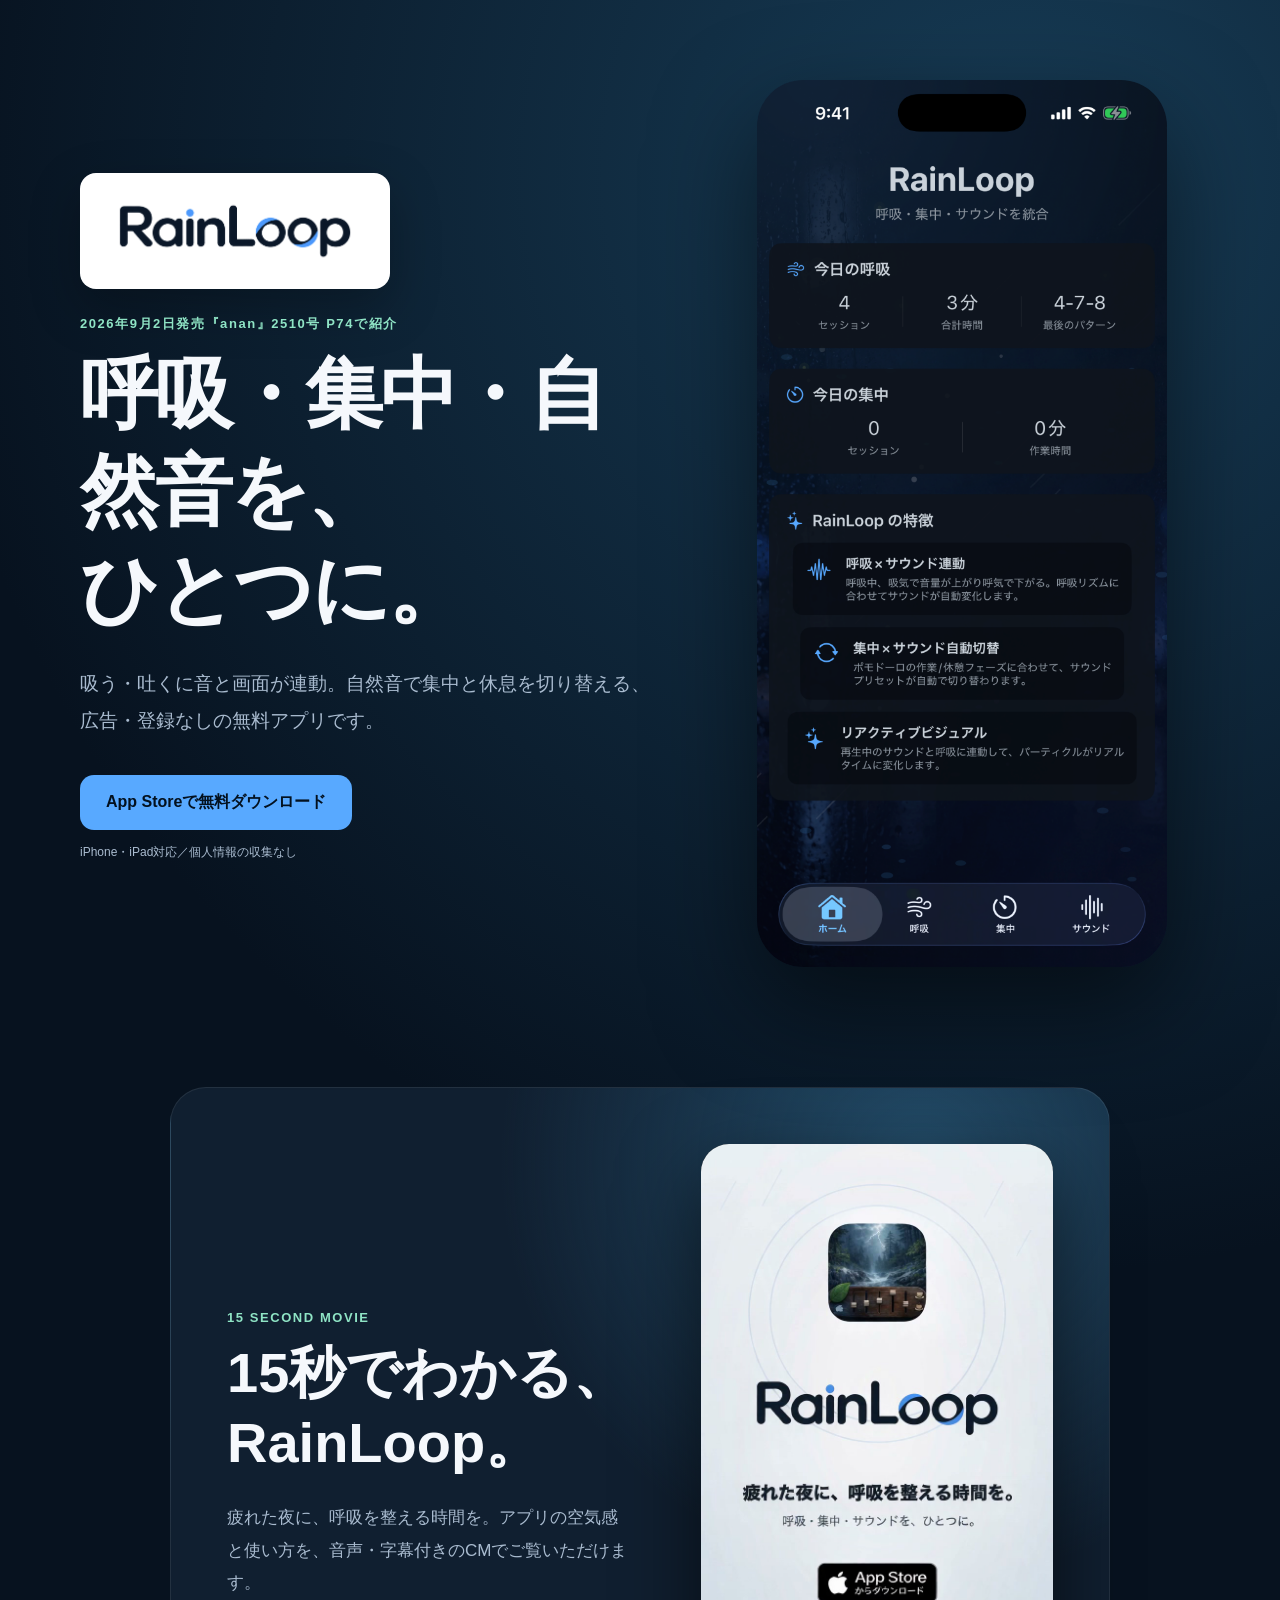
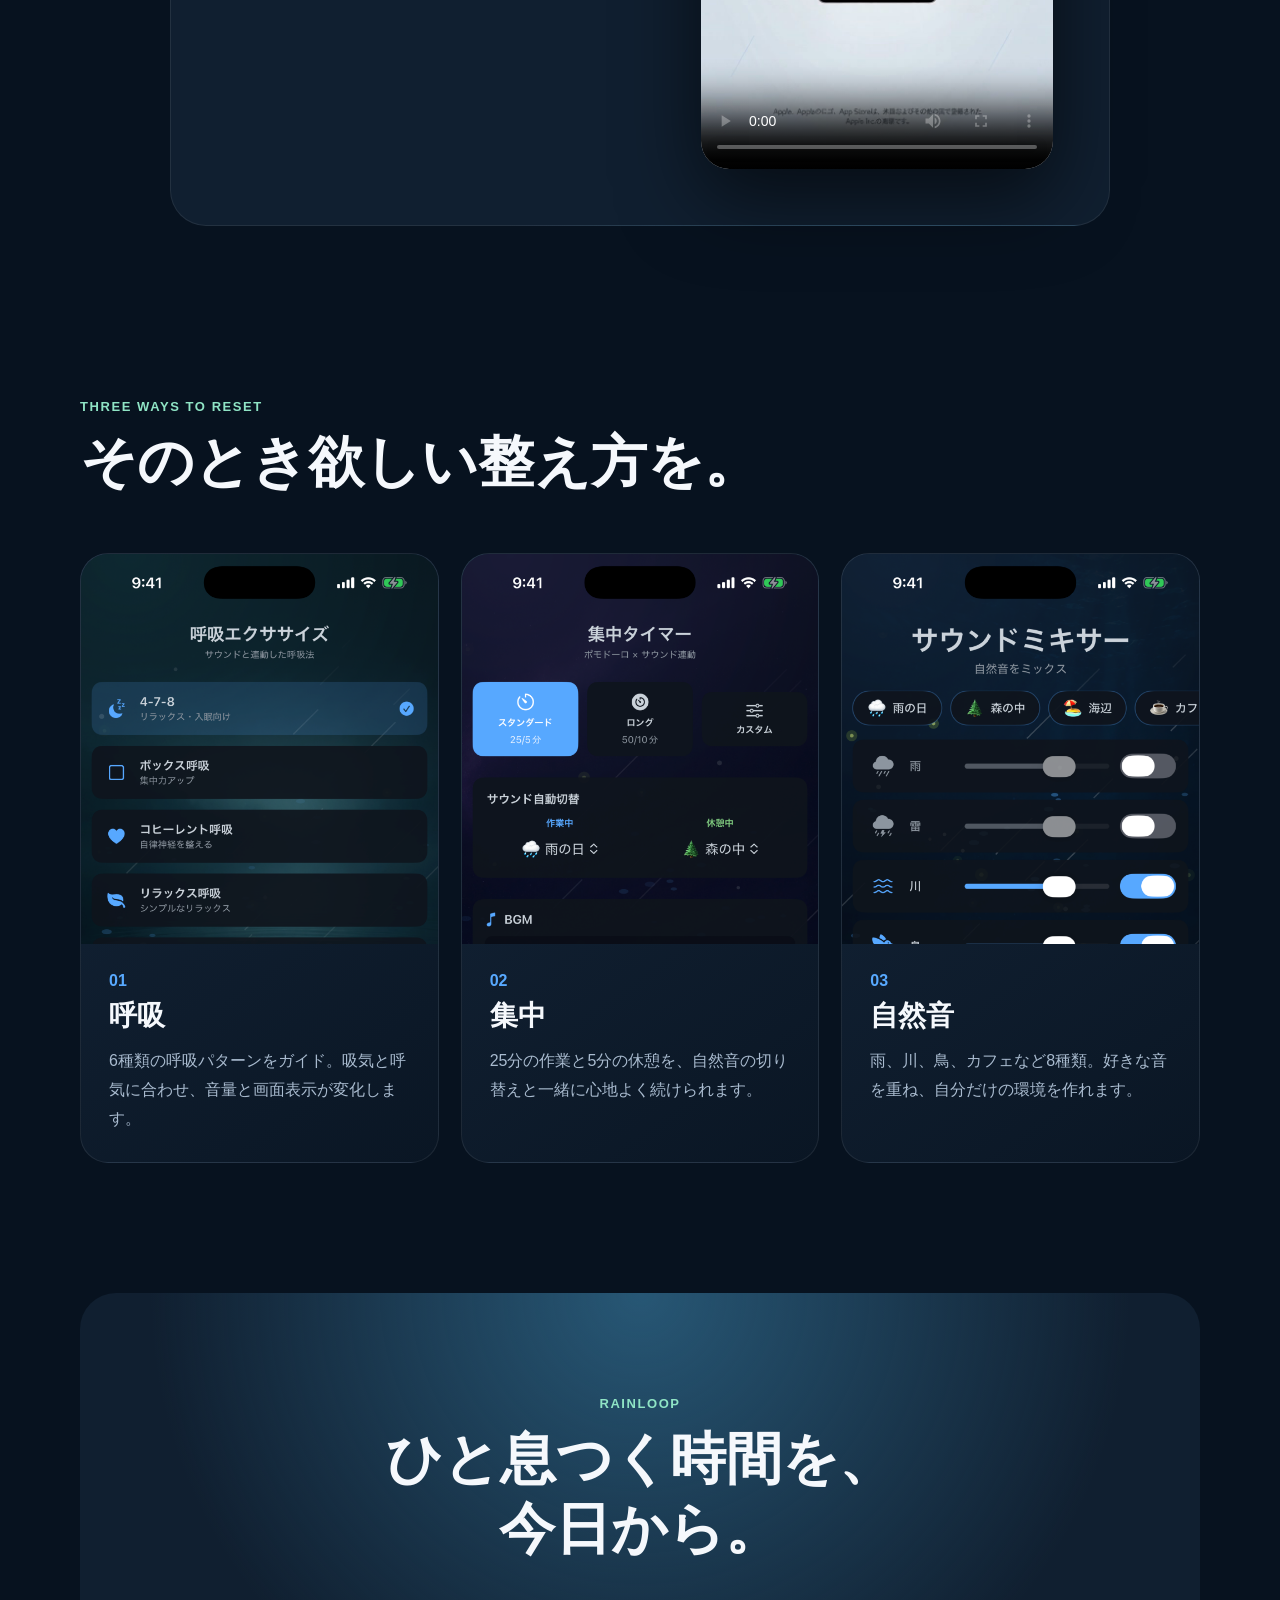
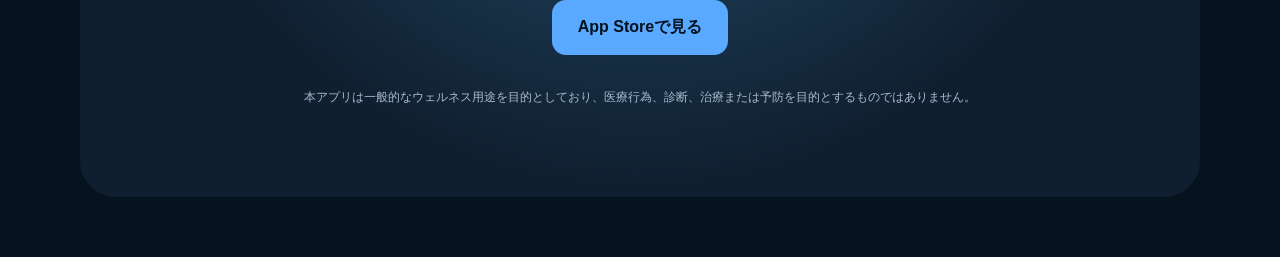
==== anan.html @ 0cecf28d "anan掲載LPに公式ロゴと動画を追加" ====
<!doctype html>
<html lang="ja">
<head>
  <meta charset="utf-8">
  <meta name="viewport" content="width=device-width, initial-scale=1">
  <title>RainLoop｜呼吸・集中・自然音をひとつに</title>
  <meta name="description" content="2026年9月2日発売の雑誌『anan』2510号・P74で紹介。呼吸ガイド、自然音と連動する集中タイマー、8種類のサウンドミキサーを備えた無料アプリRainLoop。">
  <meta property="og:title" content="RainLoop｜呼吸・集中・自然音をひとつに">
  <meta property="og:description" content="2026年9月2日発売の雑誌『anan』2510号・P74で紹介。広告・登録なしで始められる無料ウェルネスアプリ。">
  <meta property="og:type" content="website">
  <meta property="og:image" content="https://sano131.github.io/rainloop-privacy/assets/og_1200x630.png">
  <meta property="og:url" content="https://sano131.github.io/rainloop-privacy/anan.html">
  <link rel="stylesheet" href="anan.css">
</head>
<body>
  <main>
    <section class="hero">
      <div class="hero-copy">
        <div class="brand-plate">
          <img src="assets/rainloop-logo.png" alt="RainLoop">
        </div>
        <p class="eyebrow">2026年9月2日発売『anan』2510号 P74で紹介</p>
        <h1>呼吸・集中・自然音を、<br>ひとつに。</h1>
        <p class="lead">吸う・吐くに音と画面が連動。自然音で集中と休息を切り替える、広告・登録なしの無料アプリです。</p>
        <a class="cta" href="https://apps.apple.com/jp/app/rainloop/id6760632041">App Storeで無料ダウンロード</a>
        <p class="micro">iPhone・iPad対応／個人情報の収集なし</p>
      </div>
      <img class="hero-image" src="assets/home.png" alt="RainLoopのホーム画面">
    </section>

    <section class="movie" aria-labelledby="movie-title">
      <div class="movie-copy">
        <p class="eyebrow">15 SECOND MOVIE</p>
        <h2 id="movie-title"><span class="nowrap">15秒でわかる、</span><br>RainLoop。</h2>
        <p>疲れた夜に、呼吸を整える時間を。アプリの空気感と使い方を、音声・字幕付きのCMでご覧いただけます。</p>
      </div>
      <video controls playsinline preload="metadata" poster="assets/rainloop-cm-poster.jpg" aria-label="RainLoop 15秒CM">
        <source src="assets/rainloop-cm.mp4" type="video/mp4">
        お使いのブラウザは動画再生に対応していません。
      </video>
    </section>

    <section class="features" aria-labelledby="features-title">
      <p class="eyebrow">THREE WAYS TO RESET</p>
      <h2 id="features-title">そのとき欲しい整え方を。</h2>
      <div class="feature-grid">
        <article>
          <img src="assets/breathing.png" alt="RainLoopの呼吸エクササイズ画面">
          <div><span>01</span><h3>呼吸</h3><p>6種類の呼吸パターンをガイド。吸気と呼気に合わせ、音量と画面表示が変化します。</p></div>
        </article>
        <article>
          <img src="assets/focus.png" alt="RainLoopの集中タイマー画面">
          <div><span>02</span><h3>集中</h3><p>25分の作業と5分の休憩を、自然音の切り替えと一緒に心地よく続けられます。</p></div>
        </article>
        <article>
          <img src="assets/mixer.png" alt="RainLoopのサウンドミキサー画面">
          <div><span>03</span><h3>自然音</h3><p>雨、川、鳥、カフェなど8種類。好きな音を重ね、自分だけの環境を作れます。</p></div>
        </article>
      </div>
    </section>

    <section class="closing">
      <p class="eyebrow">RAINLOOP</p>
      <h2>ひと息つく時間を、<br>今日から。</h2>
      <a class="cta" href="https://apps.apple.com/jp/app/rainloop/id6760632041">App Storeで見る</a>
      <p class="disclaimer">本アプリは一般的なウェルネス用途を目的としており、医療行為、診断、治療または予防を目的とするものではありません。</p>
    </section>
  </main>
</body>
</html>
---- anan.css ----
:root {
  color-scheme: dark;
  --bg: #07121f;
  --panel: #101f30;
  --text: #f5f8fc;
  --muted: #a9bbcf;
  --accent: #58a9ff;
  --mint: #8fe4c5;
}
* { box-sizing: border-box; }
body { margin: 0; font-family: -apple-system, BlinkMacSystemFont, "Hiragino Sans", "Yu Gothic", sans-serif; background: radial-gradient(circle at 80% 5%, #173c56 0, transparent 32%), var(--bg); color: var(--text); }
main { overflow: hidden; }
.hero, .features, .closing { width: min(1120px, calc(100% - 40px)); margin: 0 auto; }
.hero { min-height: 760px; display: grid; grid-template-columns: 1.1fr .9fr; align-items: center; gap: 64px; padding: 80px 0; }
.brand-plate { width: min(310px, 78%); margin-bottom: 26px; padding: 13px 20px; border-radius: 16px; background: #fff; box-shadow: 0 18px 50px #0004; }
.brand-plate img { display: block; width: 100%; height: auto; }
.eyebrow { color: var(--mint); font-size: 13px; font-weight: 800; letter-spacing: .12em; }
h1, h2, h3 { margin: 0; line-height: 1.25; }
h1 { font-size: clamp(46px, 7vw, 78px); letter-spacing: -.04em; }
h2 { font-size: clamp(34px, 5vw, 56px); }
h3 { font-size: 28px; }
.nowrap { white-space: nowrap; }
.lead { max-width: 620px; margin: 28px 0 36px; color: var(--muted); font-size: 19px; line-height: 1.9; }
.cta { display: inline-block; padding: 17px 26px; border-radius: 14px; background: var(--accent); color: #03111f; font-weight: 800; text-decoration: none; }
.micro, .disclaimer { color: var(--muted); font-size: 12px; line-height: 1.7; }
.hero-image { width: min(100%, 410px); justify-self: center; border-radius: 46px; box-shadow: 0 40px 100px #0008; }
.movie { width: min(940px, calc(100% - 40px)); margin: 40px auto 60px; padding: 56px; display: grid; grid-template-columns: 1fr minmax(260px, 360px); align-items: center; gap: 72px; border: 1px solid #ffffff14; border-radius: 36px; background: radial-gradient(circle at 80% 10%, #244e6b, transparent 42%), var(--panel); }
.movie-copy p:last-child { max-width: 520px; margin-top: 24px; color: var(--muted); font-size: 17px; line-height: 1.9; }
.movie video { display: block; width: 100%; aspect-ratio: 9 / 16; border-radius: 28px; background: #000; box-shadow: 0 28px 80px #0009; }
.features { padding: 100px 0 130px; }
.features > h2 { margin: 10px 0 56px; }
.feature-grid { display: grid; grid-template-columns: repeat(3, 1fr); gap: 22px; }
article { overflow: hidden; border: 1px solid #ffffff14; border-radius: 28px; background: linear-gradient(145deg, #15263a, #0a1624); }
article img { display: block; width: 100%; height: 390px; object-fit: cover; object-position: top; }
article div { padding: 28px; }
article span { color: var(--accent); font-weight: 800; }
article h3 { margin: 8px 0 14px; }
article p { margin: 0; color: var(--muted); line-height: 1.8; }
.closing { margin-bottom: 60px; padding: 90px 34px; text-align: center; border-radius: 36px; background: radial-gradient(circle at 50% 0, #275775, transparent 65%), var(--panel); }
.closing h2 { margin: 10px 0 36px; }
.closing .disclaimer { max-width: 680px; margin: 32px auto 0; }
@media (max-width: 760px) {
  .hero { grid-template-columns: 1fr; padding-top: 64px; text-align: center; }
  .brand-plate { margin-left: auto; margin-right: auto; }
  .lead { margin-left: auto; margin-right: auto; }
  .hero-image { width: 72%; }
  .movie { grid-template-columns: 1fr; gap: 36px; padding: 42px 24px; text-align: center; }
  .movie-copy p:last-child { margin-left: auto; margin-right: auto; }
  .movie video { width: min(100%, 340px); margin: 0 auto; }
  .feature-grid { grid-template-columns: 1fr; }
  article { display: grid; grid-template-columns: 42% 58%; }
  article img { height: 340px; }
}
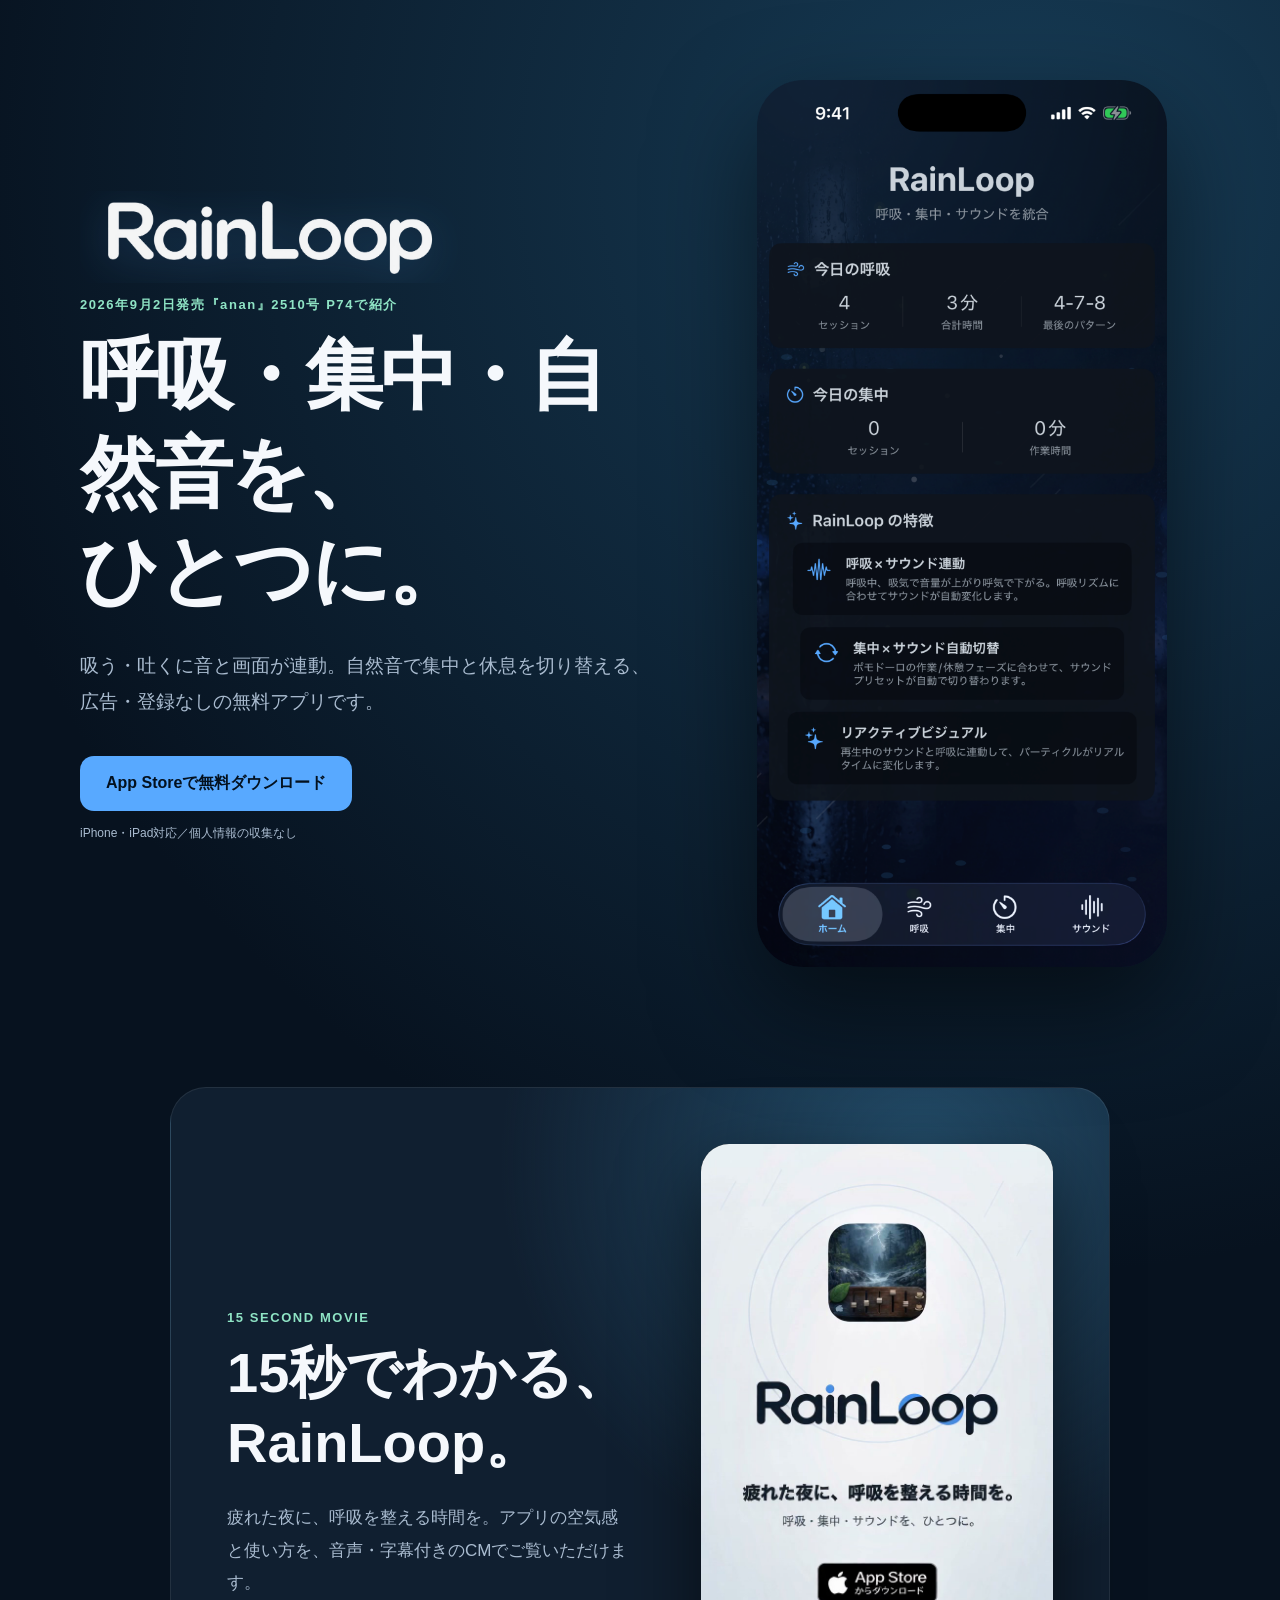
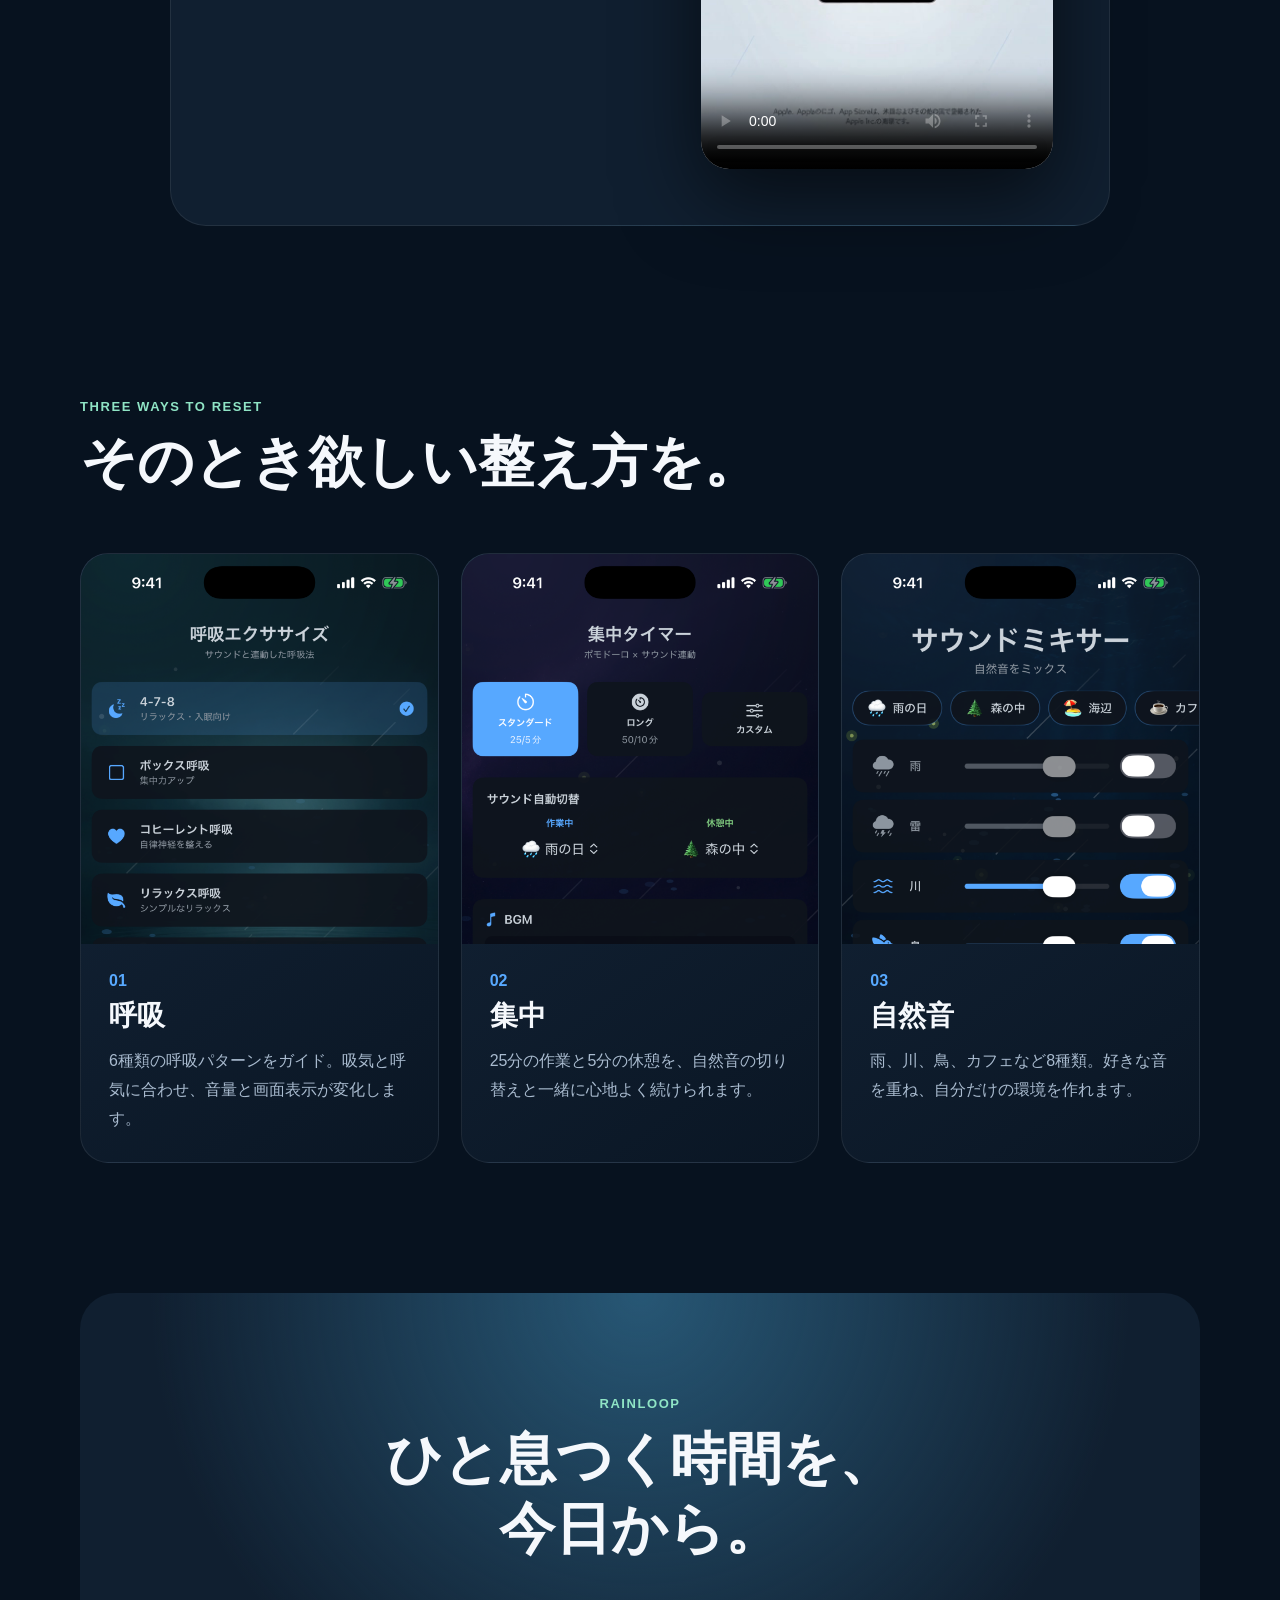
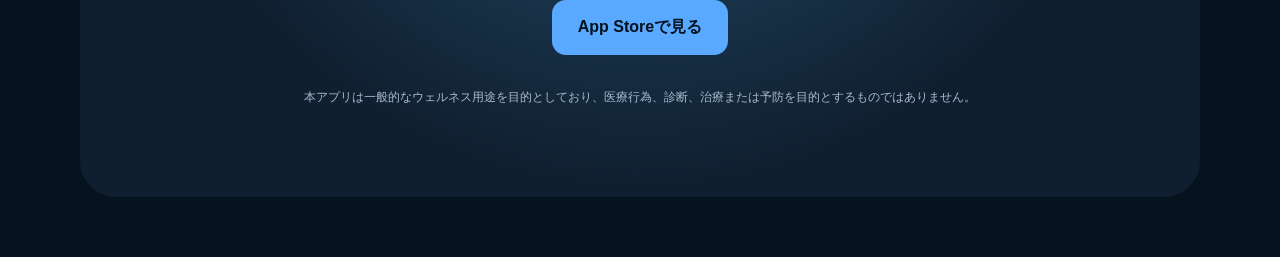
==== commit 37961c8e: "RainLoopアイコンをファビコンに設定" ====
--- a/anan.html
+++ b/anan.html
@@ -10,6 +10,10 @@
   <meta property="og:type" content="website">
   <meta property="og:image" content="https://sano131.github.io/rainloop-privacy/assets/og_1200x630.png">
   <meta property="og:url" content="https://sano131.github.io/rainloop-privacy/anan.html">
+  <meta name="theme-color" content="#07121f">
+  <link rel="icon" type="image/png" sizes="32x32" href="assets/favicon-32.png">
+  <link rel="apple-touch-icon" sizes="180x180" href="assets/apple-touch-icon.png">
+  <link rel="manifest" href="manifest.webmanifest">
   <link rel="stylesheet" href="anan.css">
 </head>
 <body>
--- a/anan.css
+++ b/anan.css
@@ -12,8 +12,8 @@
 main { overflow: hidden; }
 .hero, .features, .closing { width: min(1120px, calc(100% - 40px)); margin: 0 auto; }
 .hero { min-height: 760px; display: grid; grid-template-columns: 1.1fr .9fr; align-items: center; gap: 64px; padding: 80px 0; }
-.brand-plate { width: min(310px, 78%); margin-bottom: 26px; padding: 13px 20px; border-radius: 16px; background: #fff; box-shadow: 0 18px 50px #0004; }
-.brand-plate img { display: block; width: 100%; height: auto; }
+.brand-plate { width: min(380px, 86%); height: 92px; margin-bottom: 10px; overflow: hidden; }
+.brand-plate img { display: block; width: 100%; height: 100%; object-fit: cover; object-position: center; filter: brightness(0) invert(1) drop-shadow(0 8px 22px #58a9ff38); opacity: .96; }
 .eyebrow { color: var(--mint); font-size: 13px; font-weight: 800; letter-spacing: .12em; }
 h1, h2, h3 { margin: 0; line-height: 1.25; }
 h1 { font-size: clamp(46px, 7vw, 78px); letter-spacing: -.04em; }
@@ -41,7 +41,7 @@
 .closing .disclaimer { max-width: 680px; margin: 32px auto 0; }
 @media (max-width: 760px) {
   .hero { grid-template-columns: 1fr; padding-top: 64px; text-align: center; }
-  .brand-plate { margin-left: auto; margin-right: auto; }
+  .brand-plate { width: min(290px, 78%); height: 70px; margin-left: auto; margin-right: auto; }
   .lead { margin-left: auto; margin-right: auto; }
   .hero-image { width: 72%; }
   .movie { grid-template-columns: 1fr; gap: 36px; padding: 42px 24px; text-align: center; }
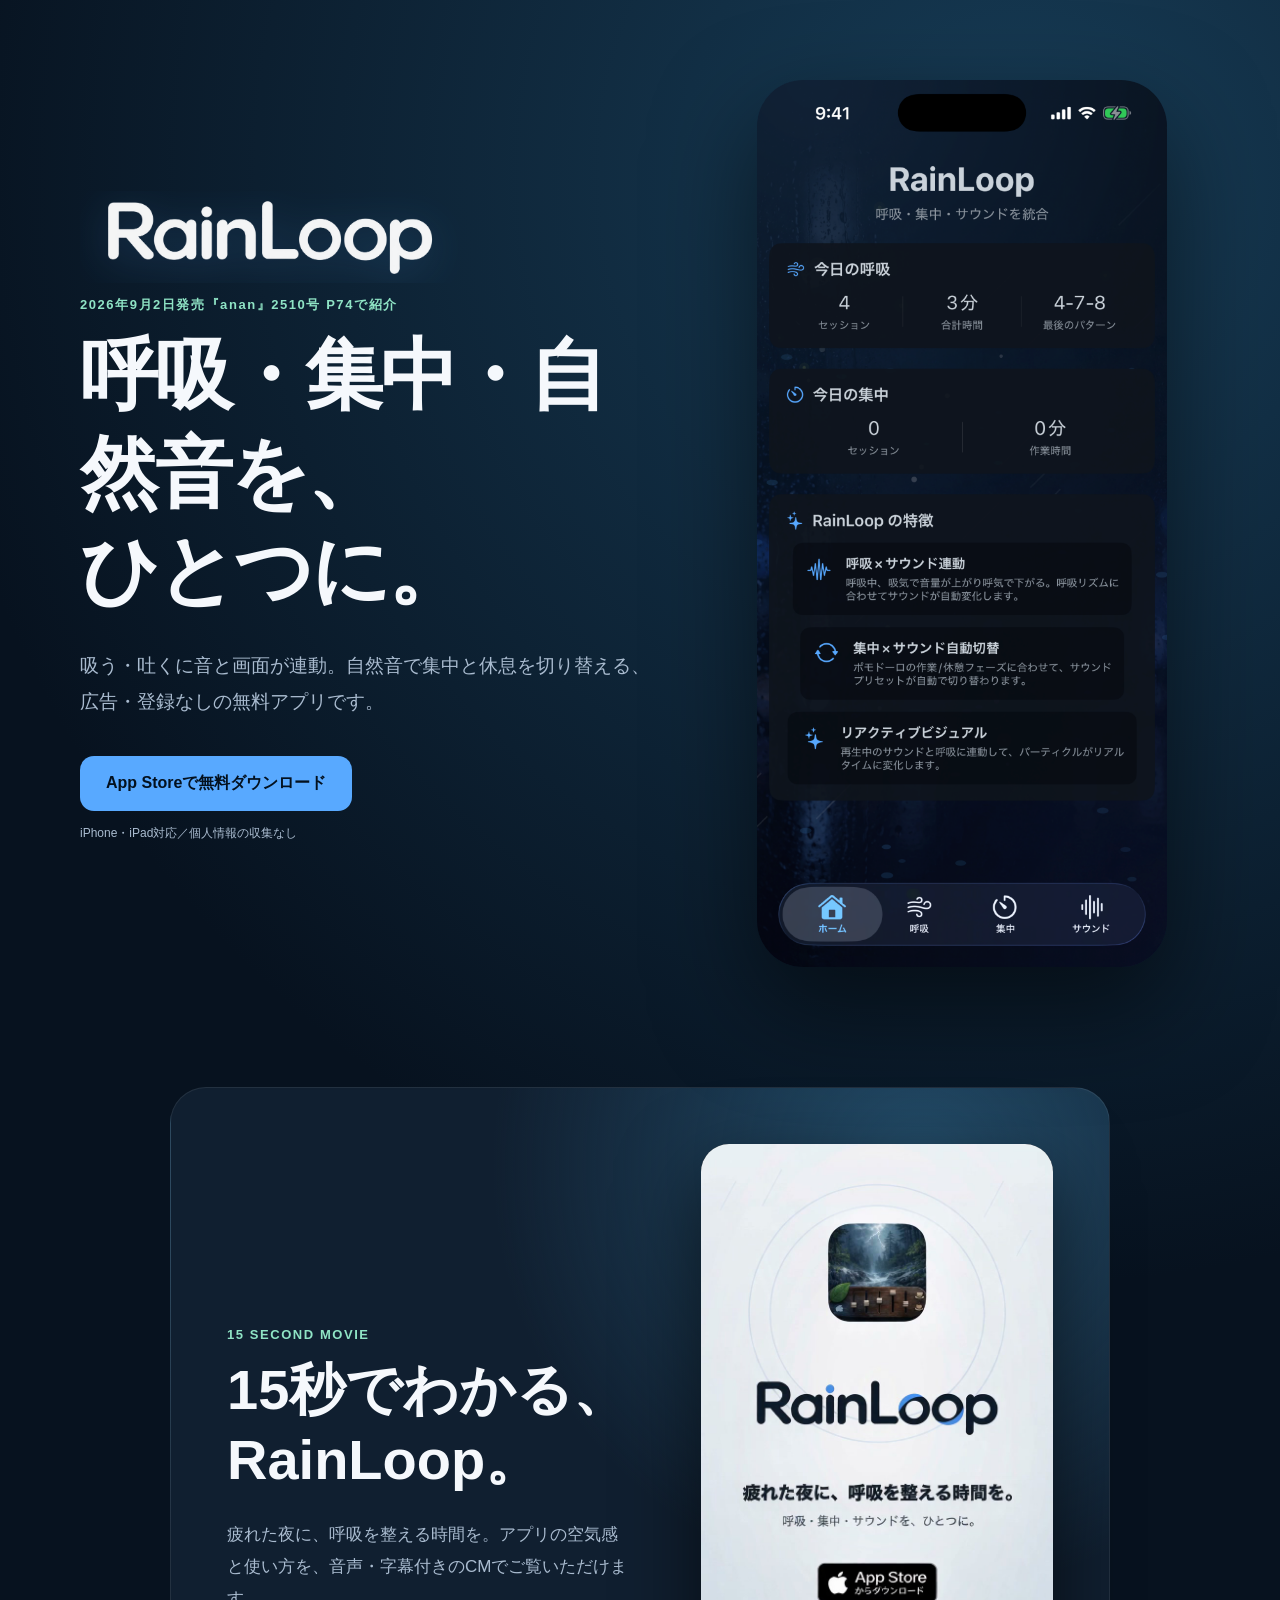
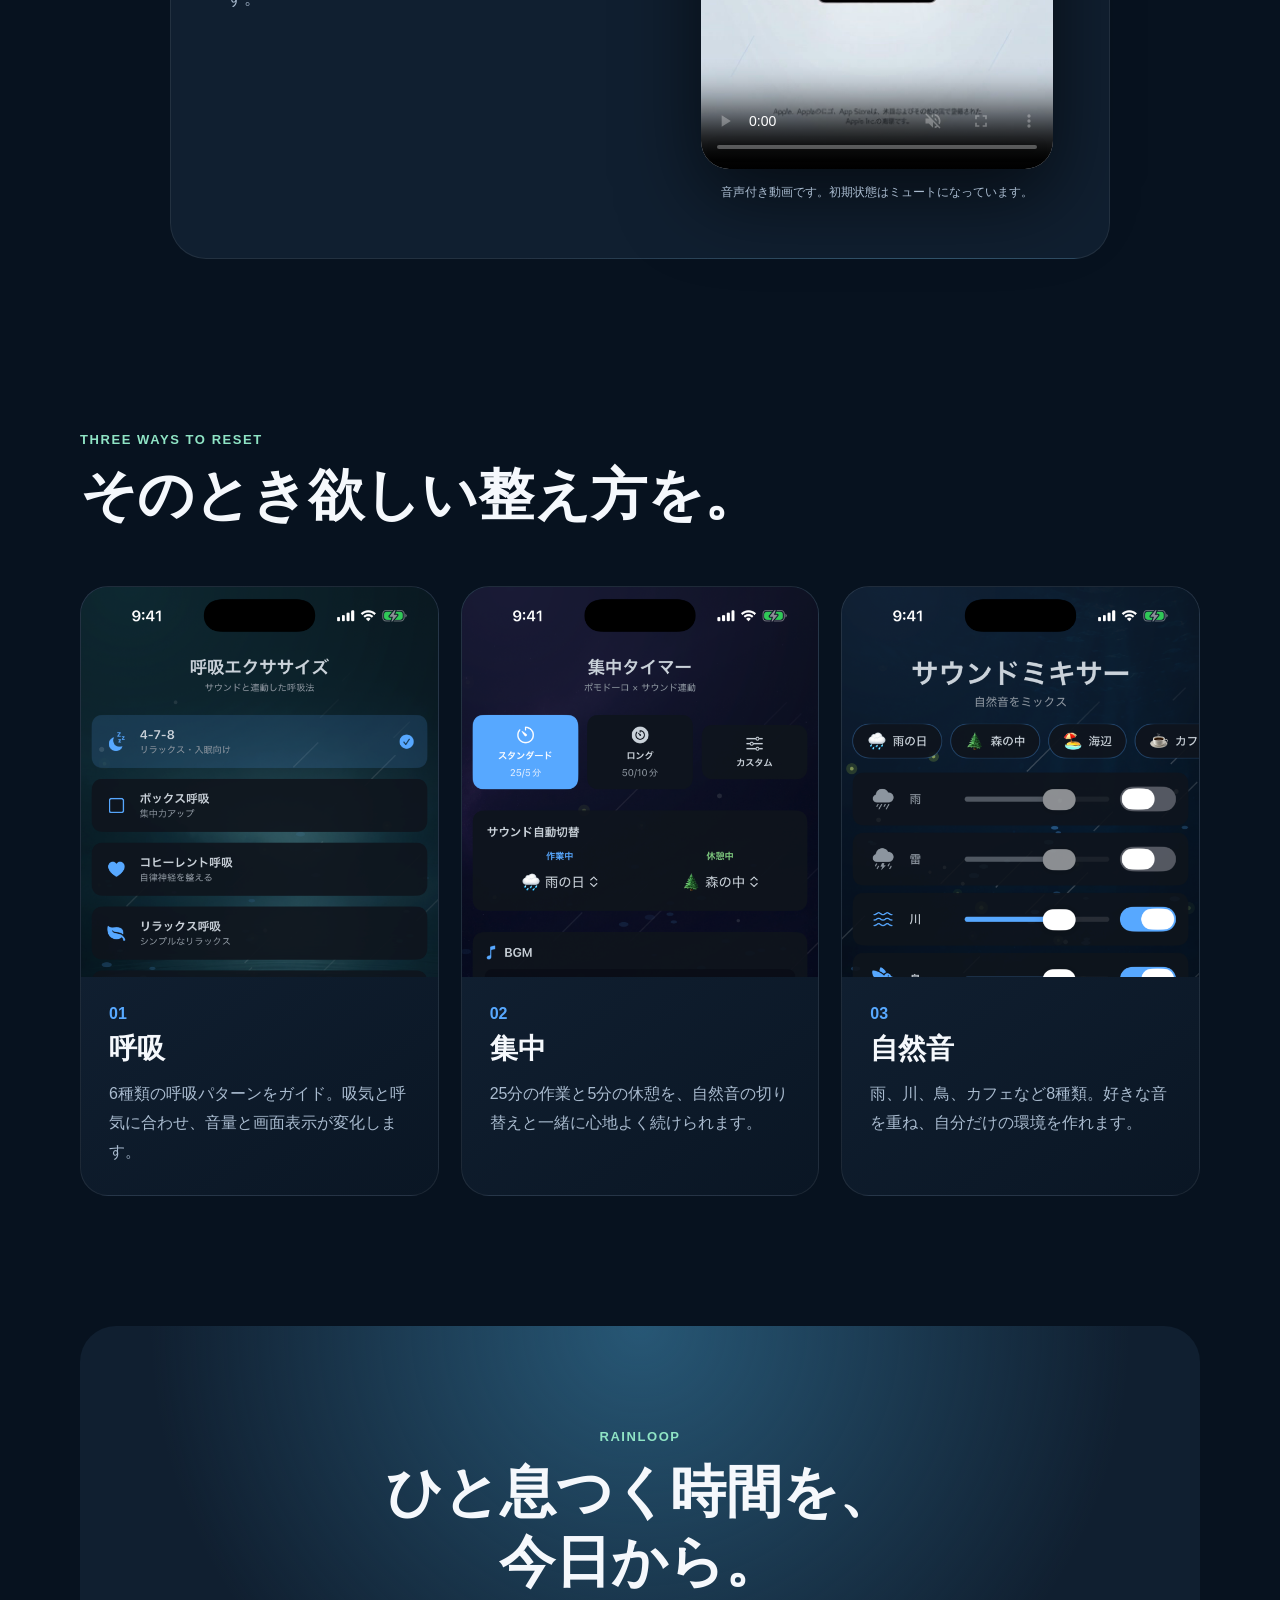
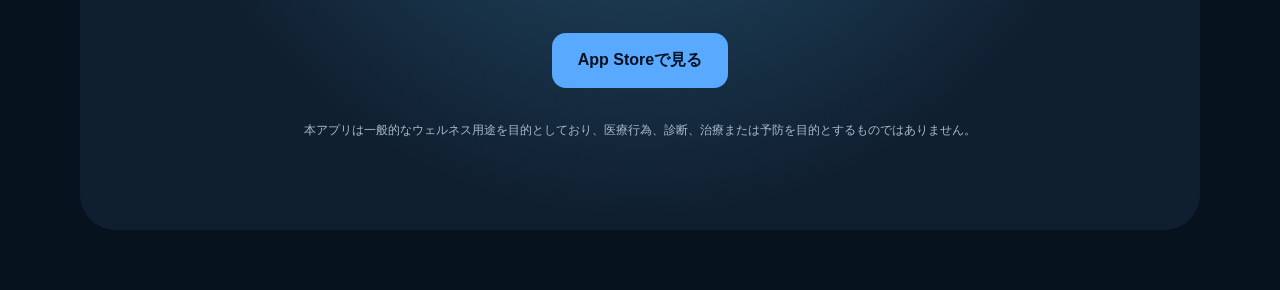
==== commit c2667e6b: "動画を初期ミュートにして音声案内を追加" ====
--- a/anan.html
+++ b/anan.html
@@ -38,10 +38,13 @@
         <h2 id="movie-title"><span class="nowrap">15秒でわかる、</span><br>RainLoop。</h2>
         <p>疲れた夜に、呼吸を整える時間を。アプリの空気感と使い方を、音声・字幕付きのCMでご覧いただけます。</p>
       </div>
-      <video controls playsinline preload="metadata" poster="assets/rainloop-cm-poster.jpg" aria-label="RainLoop 15秒CM">
-        <source src="assets/rainloop-cm.mp4" type="video/mp4">
-        お使いのブラウザは動画再生に対応していません。
-      </video>
+      <div class="movie-player">
+        <video controls muted playsinline preload="metadata" poster="assets/rainloop-cm-poster.jpg" aria-label="RainLoop 15秒CM（初期状態はミュート）">
+          <source src="assets/rainloop-cm.mp4" type="video/mp4">
+          お使いのブラウザは動画再生に対応していません。
+        </video>
+        <p class="sound-note">音声付き動画です。初期状態はミュートになっています。</p>
+      </div>
     </section>
 
     <section class="features" aria-labelledby="features-title">
--- a/anan.css
+++ b/anan.css
@@ -26,7 +26,9 @@
 .hero-image { width: min(100%, 410px); justify-self: center; border-radius: 46px; box-shadow: 0 40px 100px #0008; }
 .movie { width: min(940px, calc(100% - 40px)); margin: 40px auto 60px; padding: 56px; display: grid; grid-template-columns: 1fr minmax(260px, 360px); align-items: center; gap: 72px; border: 1px solid #ffffff14; border-radius: 36px; background: radial-gradient(circle at 80% 10%, #244e6b, transparent 42%), var(--panel); }
 .movie-copy p:last-child { max-width: 520px; margin-top: 24px; color: var(--muted); font-size: 17px; line-height: 1.9; }
+.movie-player { min-width: 0; }
 .movie video { display: block; width: 100%; aspect-ratio: 9 / 16; border-radius: 28px; background: #000; box-shadow: 0 28px 80px #0009; }
+.sound-note { margin: 14px 0 0; color: var(--muted); font-size: 12px; line-height: 1.6; text-align: center; }
 .features { padding: 100px 0 130px; }
 .features > h2 { margin: 10px 0 56px; }
 .feature-grid { display: grid; grid-template-columns: repeat(3, 1fr); gap: 22px; }
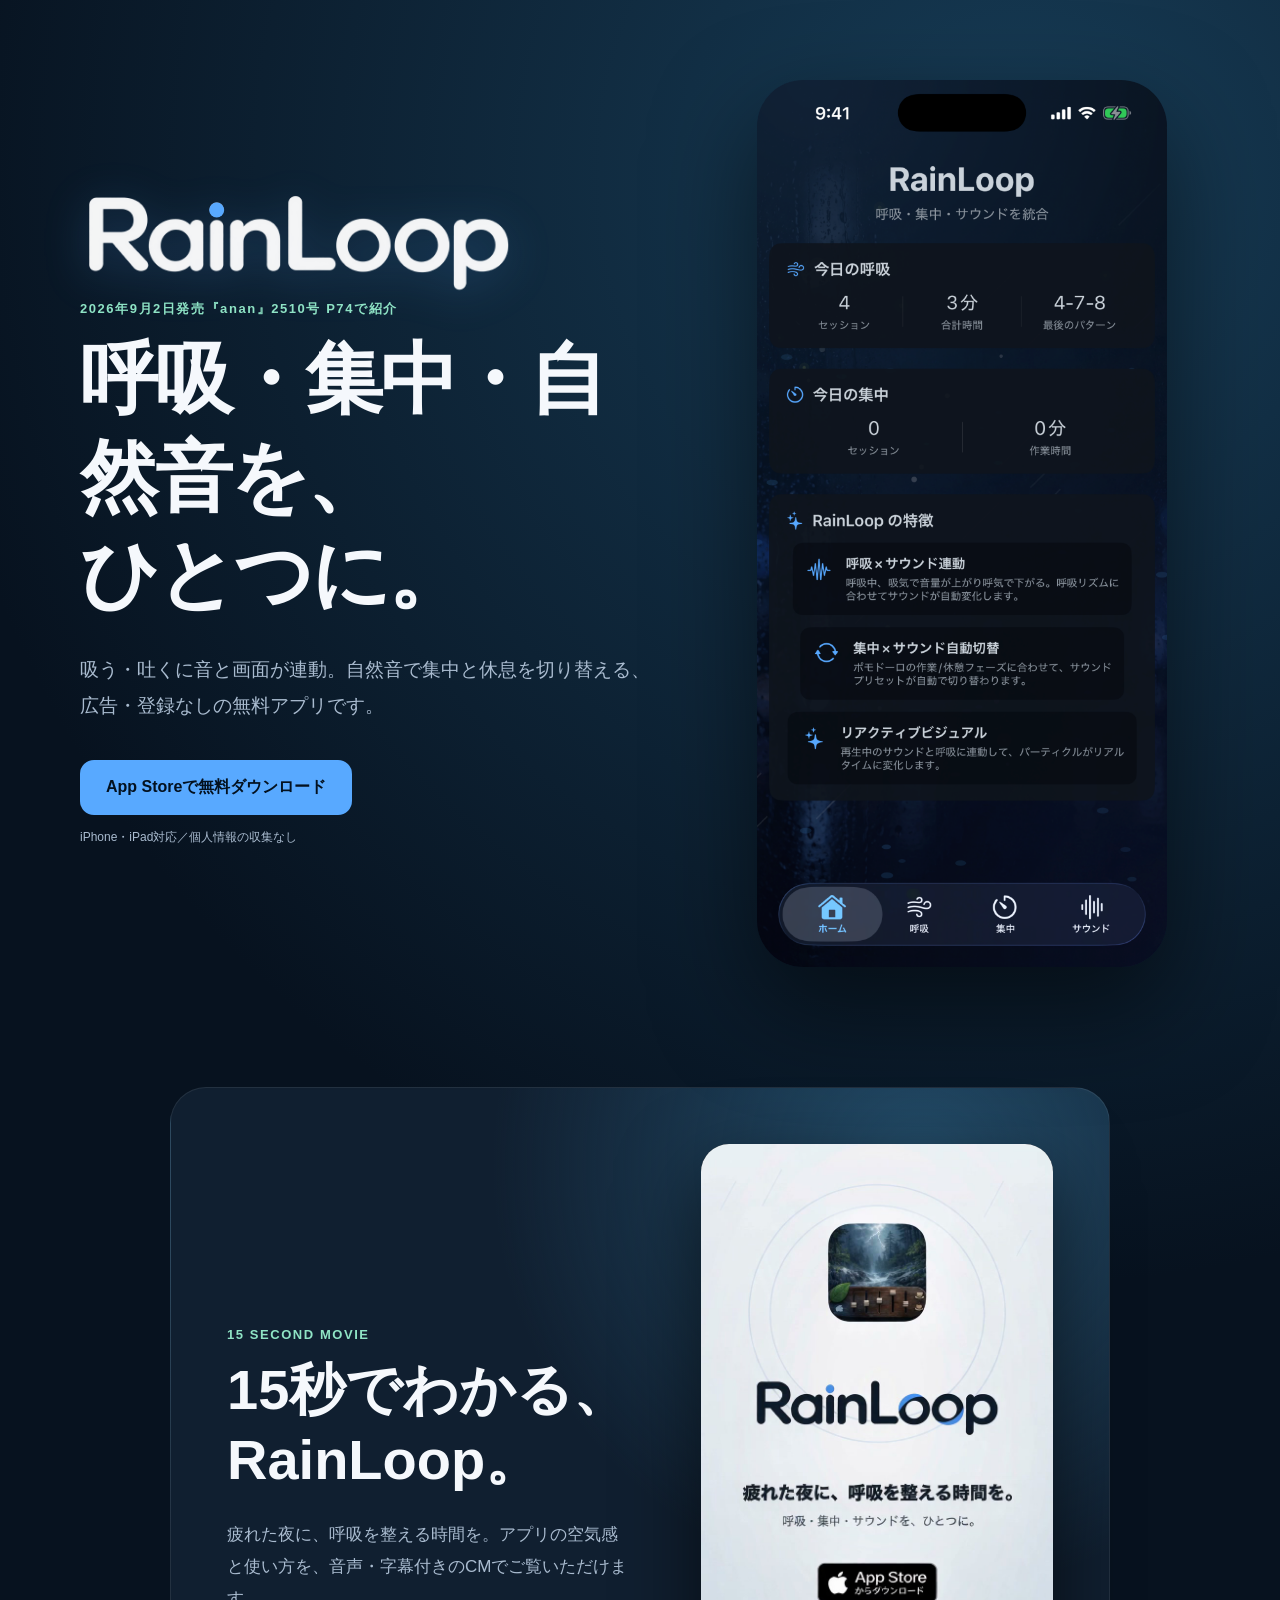
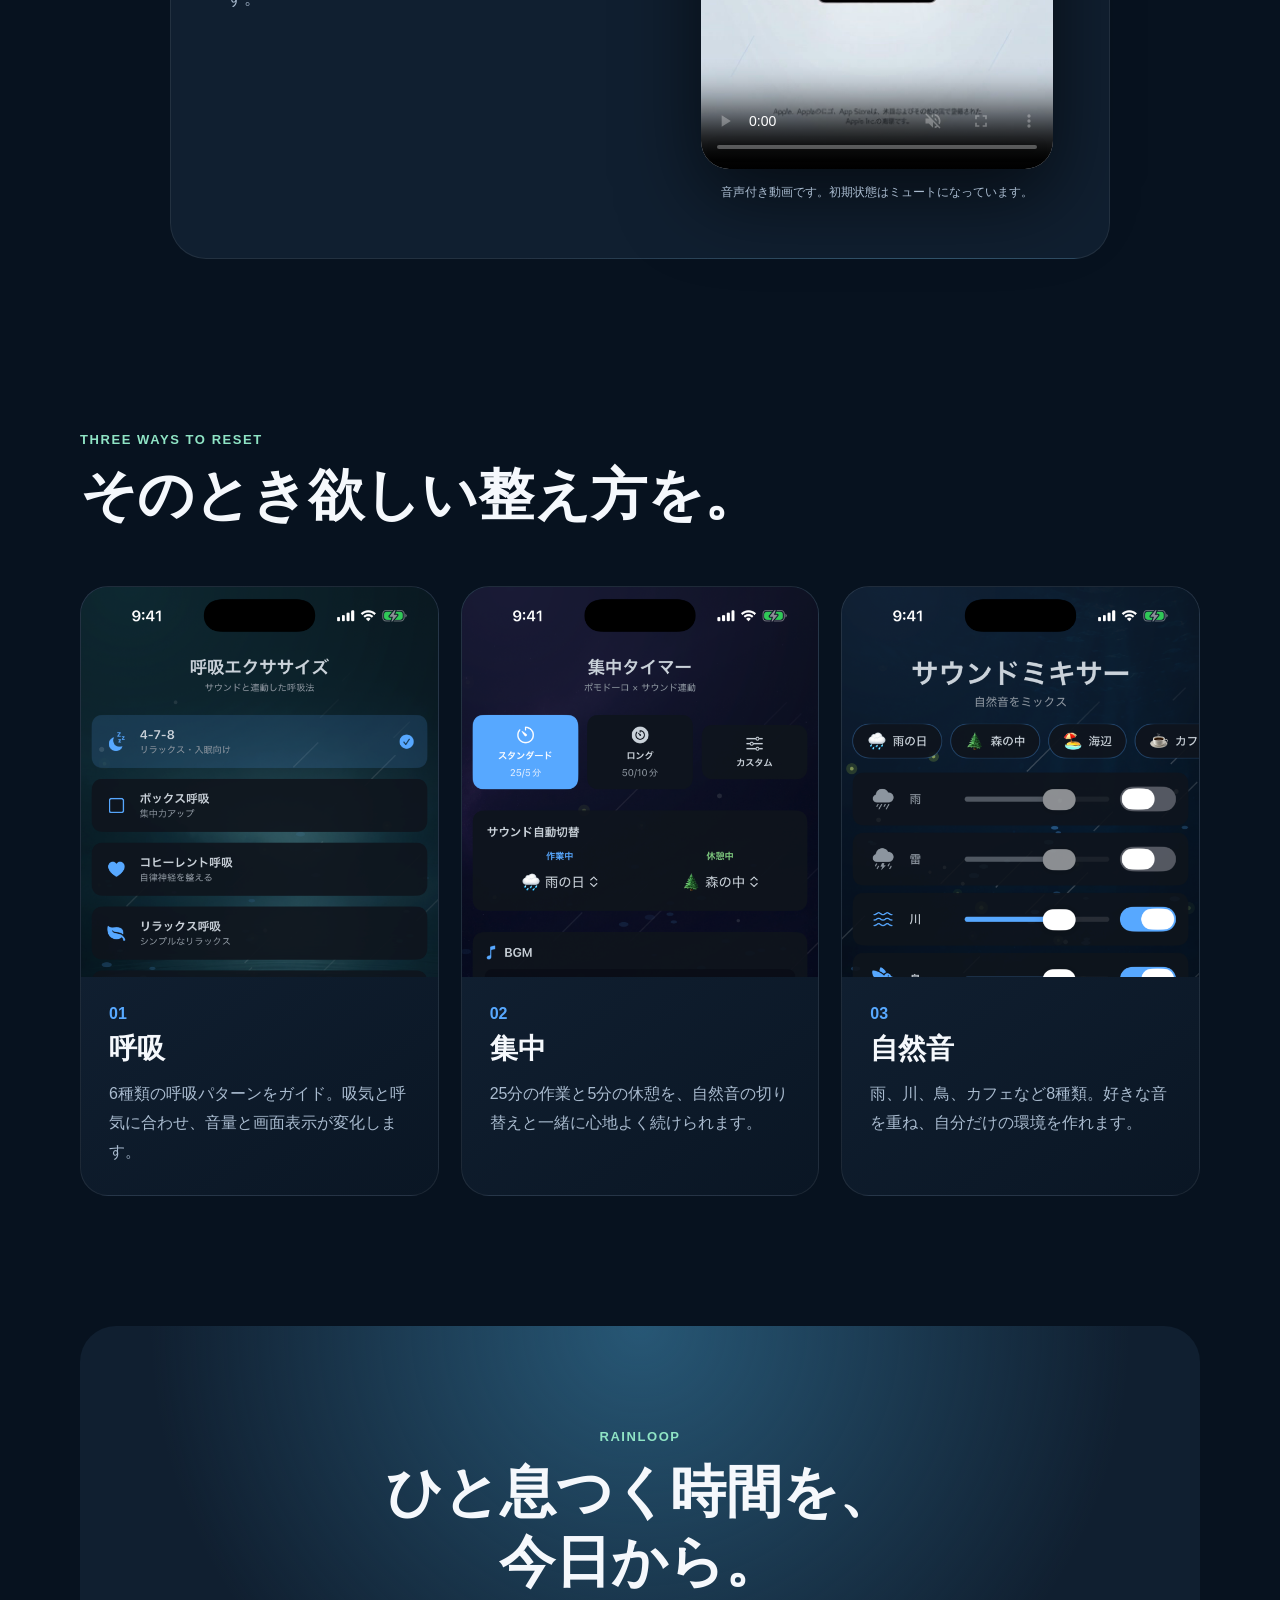
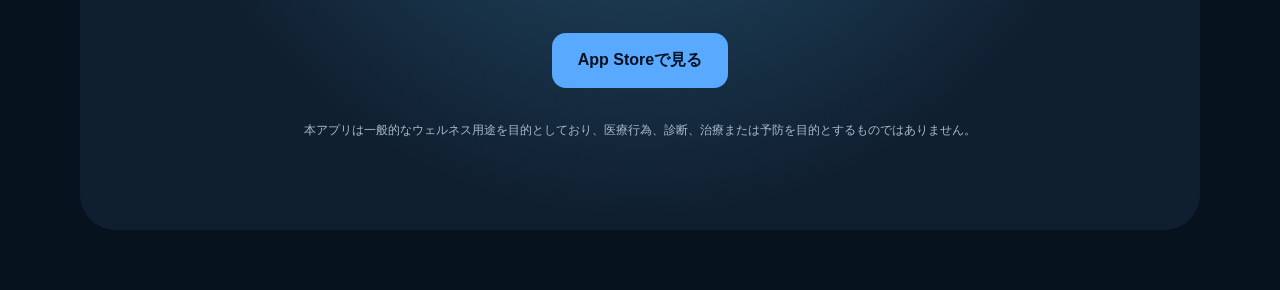
==== commit ddf199b4: "LPロゴの配置とアクセント色を調整" ====
--- a/anan.html
+++ b/anan.html
@@ -21,7 +21,11 @@
     <section class="hero">
       <div class="hero-copy">
         <div class="brand-plate">
-          <img src="assets/rainloop-logo.png" alt="RainLoop">
+          <svg class="brand-logo" viewBox="120 120 1900 440" role="img" aria-labelledby="rainloop-logo-title">
+            <title id="rainloop-logo-title">RainLoop</title>
+            <image href="assets/rainloop-logo.png" x="0" y="0" width="2172" height="724"></image>
+            <circle class="brand-logo-dot" cx="724" cy="217" r="33"></circle>
+          </svg>
         </div>
         <p class="eyebrow">2026年9月2日発売『anan』2510号 P74で紹介</p>
         <h1>呼吸・集中・自然音を、<br>ひとつに。</h1>
--- a/anan.css
+++ b/anan.css
@@ -12,8 +12,10 @@
 main { overflow: hidden; }
 .hero, .features, .closing { width: min(1120px, calc(100% - 40px)); margin: 0 auto; }
 .hero { min-height: 760px; display: grid; grid-template-columns: 1.1fr .9fr; align-items: center; gap: 64px; padding: 80px 0; }
-.brand-plate { width: min(380px, 86%); height: 92px; margin-bottom: 10px; overflow: hidden; }
-.brand-plate img { display: block; width: 100%; height: 100%; object-fit: cover; object-position: center; filter: brightness(0) invert(1) drop-shadow(0 8px 22px #58a9ff38); opacity: .96; }
+.brand-plate { width: min(430px, 94%); margin-bottom: 12px; }
+.brand-logo { display: block; width: 100%; height: auto; overflow: visible; filter: drop-shadow(0 8px 22px #58a9ff38); }
+.brand-logo image { filter: brightness(0) invert(1); opacity: .96; }
+.brand-logo-dot { fill: var(--accent); }
 .eyebrow { color: var(--mint); font-size: 13px; font-weight: 800; letter-spacing: .12em; }
 h1, h2, h3 { margin: 0; line-height: 1.25; }
 h1 { font-size: clamp(46px, 7vw, 78px); letter-spacing: -.04em; }
@@ -43,7 +45,7 @@
 .closing .disclaimer { max-width: 680px; margin: 32px auto 0; }
 @media (max-width: 760px) {
   .hero { grid-template-columns: 1fr; padding-top: 64px; text-align: center; }
-  .brand-plate { width: min(290px, 78%); height: 70px; margin-left: auto; margin-right: auto; }
+  .brand-plate { width: min(320px, 86%); margin-left: auto; margin-right: auto; }
   .lead { margin-left: auto; margin-right: auto; }
   .hero-image { width: 72%; }
   .movie { grid-template-columns: 1fr; gap: 36px; padding: 42px 24px; text-align: center; }
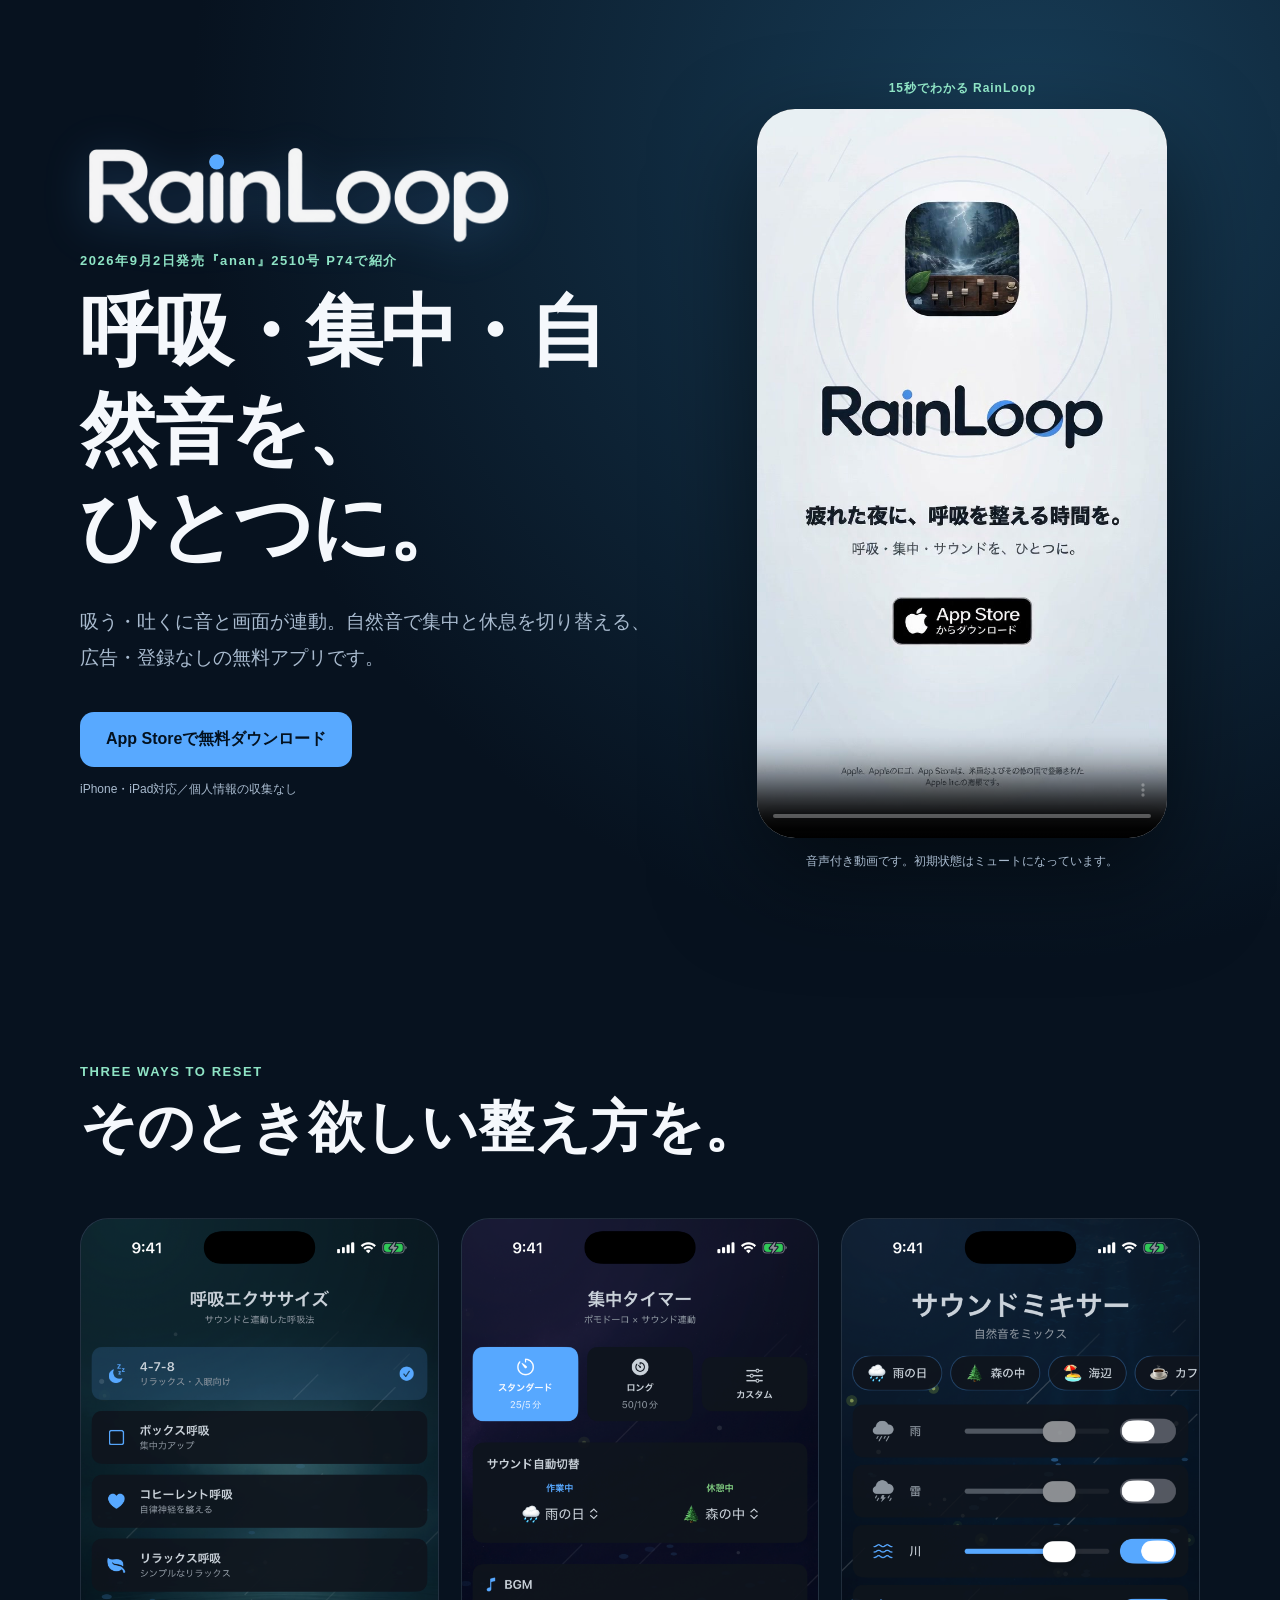
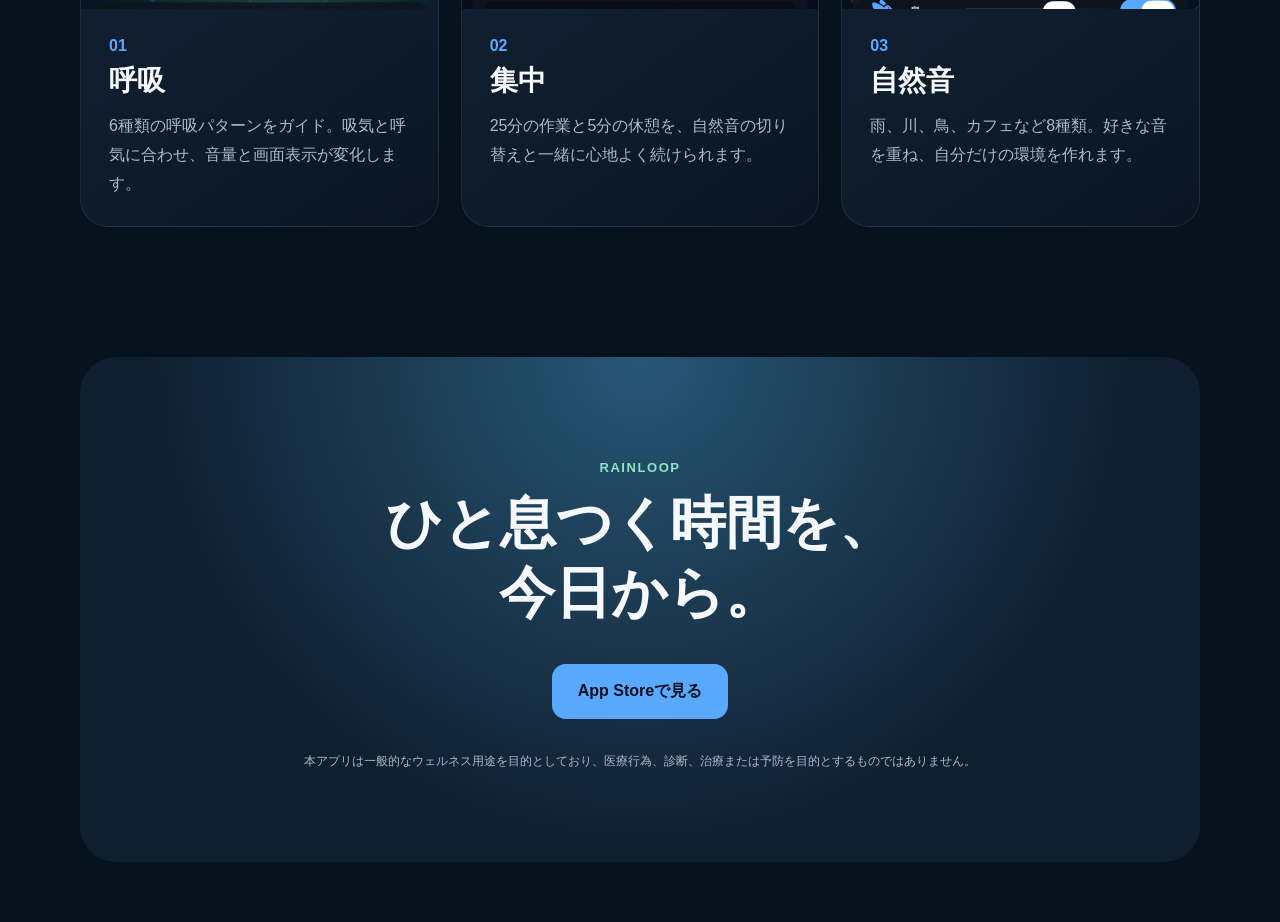
==== commit 78259017: "15秒CMをLPのヒーローへ移動" ====
--- a/anan.html
+++ b/anan.html
@@ -33,16 +33,8 @@
         <a class="cta" href="https://apps.apple.com/jp/app/rainloop/id6760632041">App Storeで無料ダウンロード</a>
         <p class="micro">iPhone・iPad対応／個人情報の収集なし</p>
       </div>
-      <img class="hero-image" src="assets/home.png" alt="RainLoopのホーム画面">
-    </section>
-
-    <section class="movie" aria-labelledby="movie-title">
-      <div class="movie-copy">
-        <p class="eyebrow">15 SECOND MOVIE</p>
-        <h2 id="movie-title"><span class="nowrap">15秒でわかる、</span><br>RainLoop。</h2>
-        <p>疲れた夜に、呼吸を整える時間を。アプリの空気感と使い方を、音声・字幕付きのCMでご覧いただけます。</p>
-      </div>
-      <div class="movie-player">
+      <div class="hero-movie">
+        <p class="hero-movie-label">15秒でわかる RainLoop</p>
         <video controls muted playsinline preload="metadata" poster="assets/rainloop-cm-poster.jpg" aria-label="RainLoop 15秒CM（初期状態はミュート）">
           <source src="assets/rainloop-cm.mp4" type="video/mp4">
           お使いのブラウザは動画再生に対応していません。
--- a/anan.css
+++ b/anan.css
@@ -25,11 +25,9 @@
 .lead { max-width: 620px; margin: 28px 0 36px; color: var(--muted); font-size: 19px; line-height: 1.9; }
 .cta { display: inline-block; padding: 17px 26px; border-radius: 14px; background: var(--accent); color: #03111f; font-weight: 800; text-decoration: none; }
 .micro, .disclaimer { color: var(--muted); font-size: 12px; line-height: 1.7; }
-.hero-image { width: min(100%, 410px); justify-self: center; border-radius: 46px; box-shadow: 0 40px 100px #0008; }
-.movie { width: min(940px, calc(100% - 40px)); margin: 40px auto 60px; padding: 56px; display: grid; grid-template-columns: 1fr minmax(260px, 360px); align-items: center; gap: 72px; border: 1px solid #ffffff14; border-radius: 36px; background: radial-gradient(circle at 80% 10%, #244e6b, transparent 42%), var(--panel); }
-.movie-copy p:last-child { max-width: 520px; margin-top: 24px; color: var(--muted); font-size: 17px; line-height: 1.9; }
-.movie-player { min-width: 0; }
-.movie video { display: block; width: 100%; aspect-ratio: 9 / 16; border-radius: 28px; background: #000; box-shadow: 0 28px 80px #0009; }
+.hero-movie { width: min(100%, 410px); justify-self: center; }
+.hero-movie-label { margin: 0 0 12px; color: var(--mint); font-size: 12px; font-weight: 800; letter-spacing: .08em; text-align: center; }
+.hero-movie video { display: block; width: 100%; aspect-ratio: 9 / 16; border-radius: 38px; background: #000; box-shadow: 0 40px 100px #0008; }
 .sound-note { margin: 14px 0 0; color: var(--muted); font-size: 12px; line-height: 1.6; text-align: center; }
 .features { padding: 100px 0 130px; }
 .features > h2 { margin: 10px 0 56px; }
@@ -47,10 +45,7 @@
   .hero { grid-template-columns: 1fr; padding-top: 64px; text-align: center; }
   .brand-plate { width: min(320px, 86%); margin-left: auto; margin-right: auto; }
   .lead { margin-left: auto; margin-right: auto; }
-  .hero-image { width: 72%; }
-  .movie { grid-template-columns: 1fr; gap: 36px; padding: 42px 24px; text-align: center; }
-  .movie-copy p:last-child { margin-left: auto; margin-right: auto; }
-  .movie video { width: min(100%, 340px); margin: 0 auto; }
+  .hero-movie { width: min(78%, 340px); }
   .feature-grid { grid-template-columns: 1fr; }
   article { display: grid; grid-template-columns: 42% 58%; }
   article img { height: 340px; }
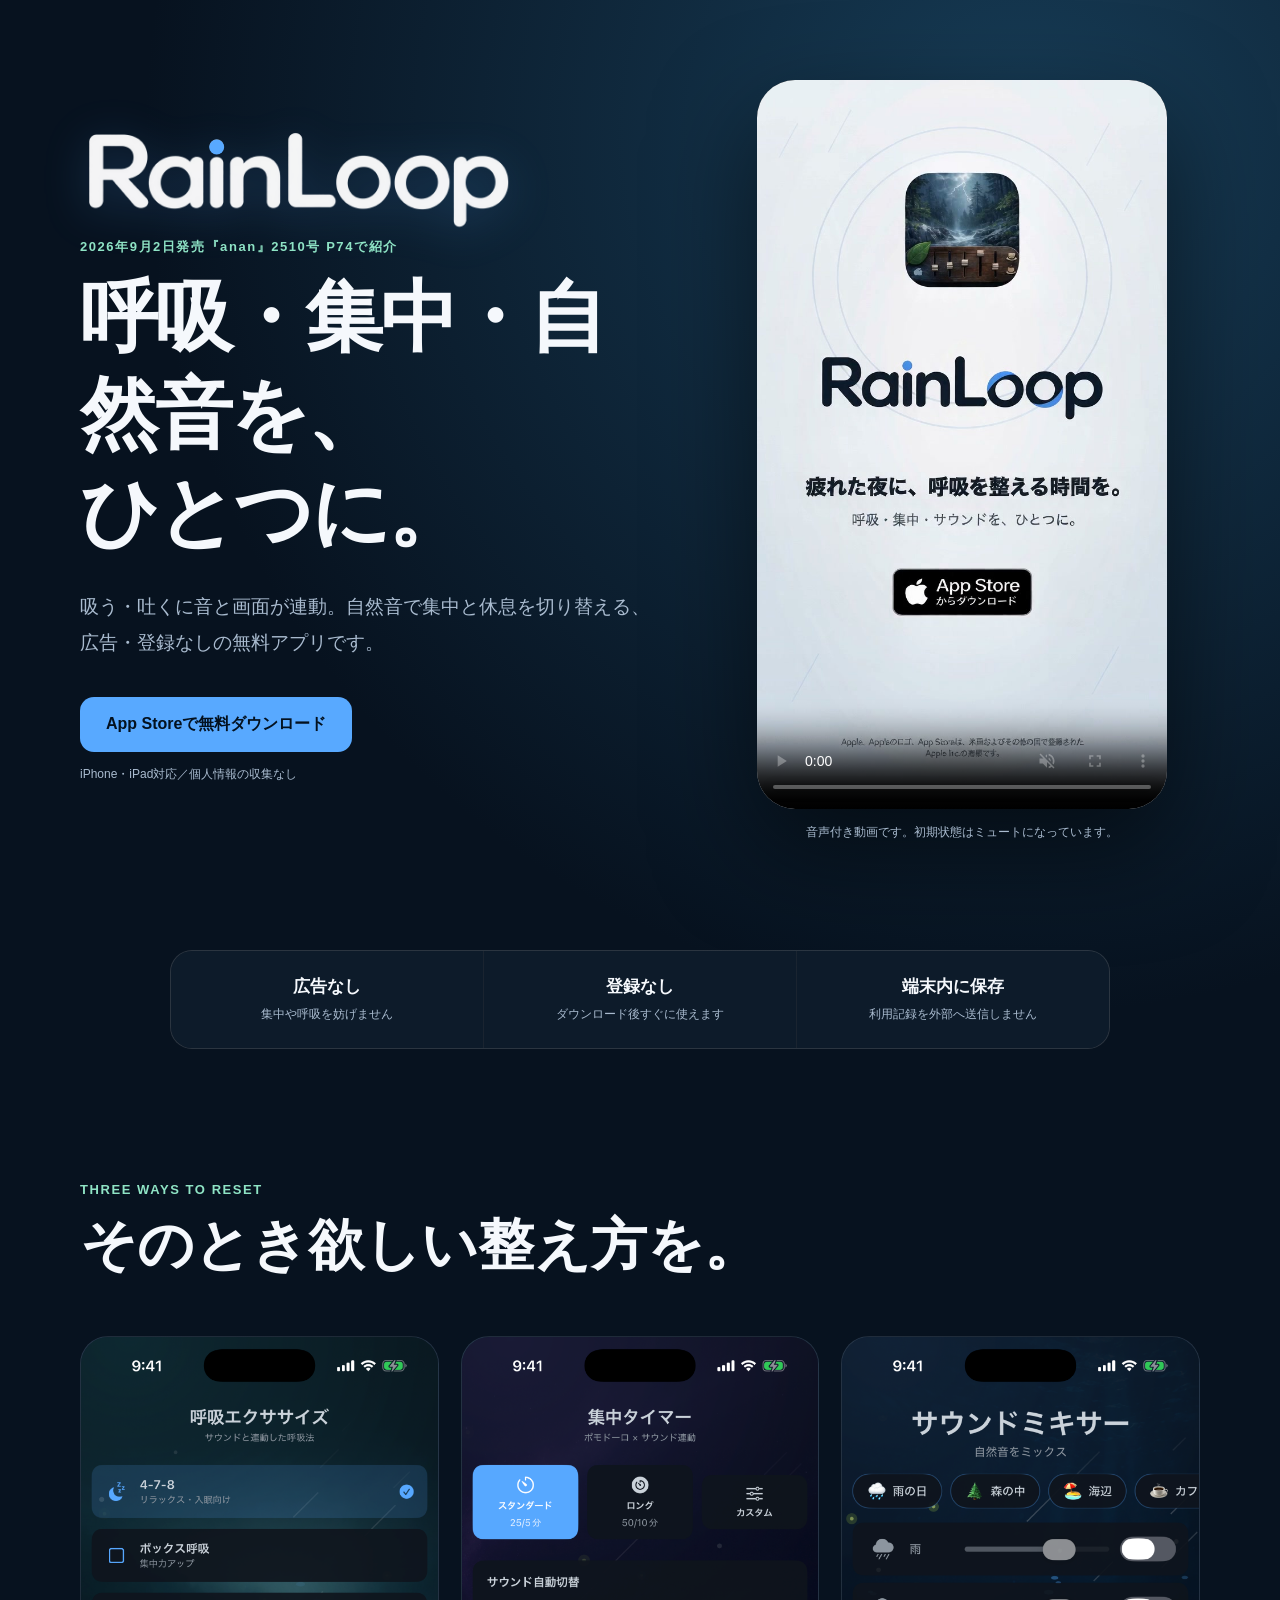
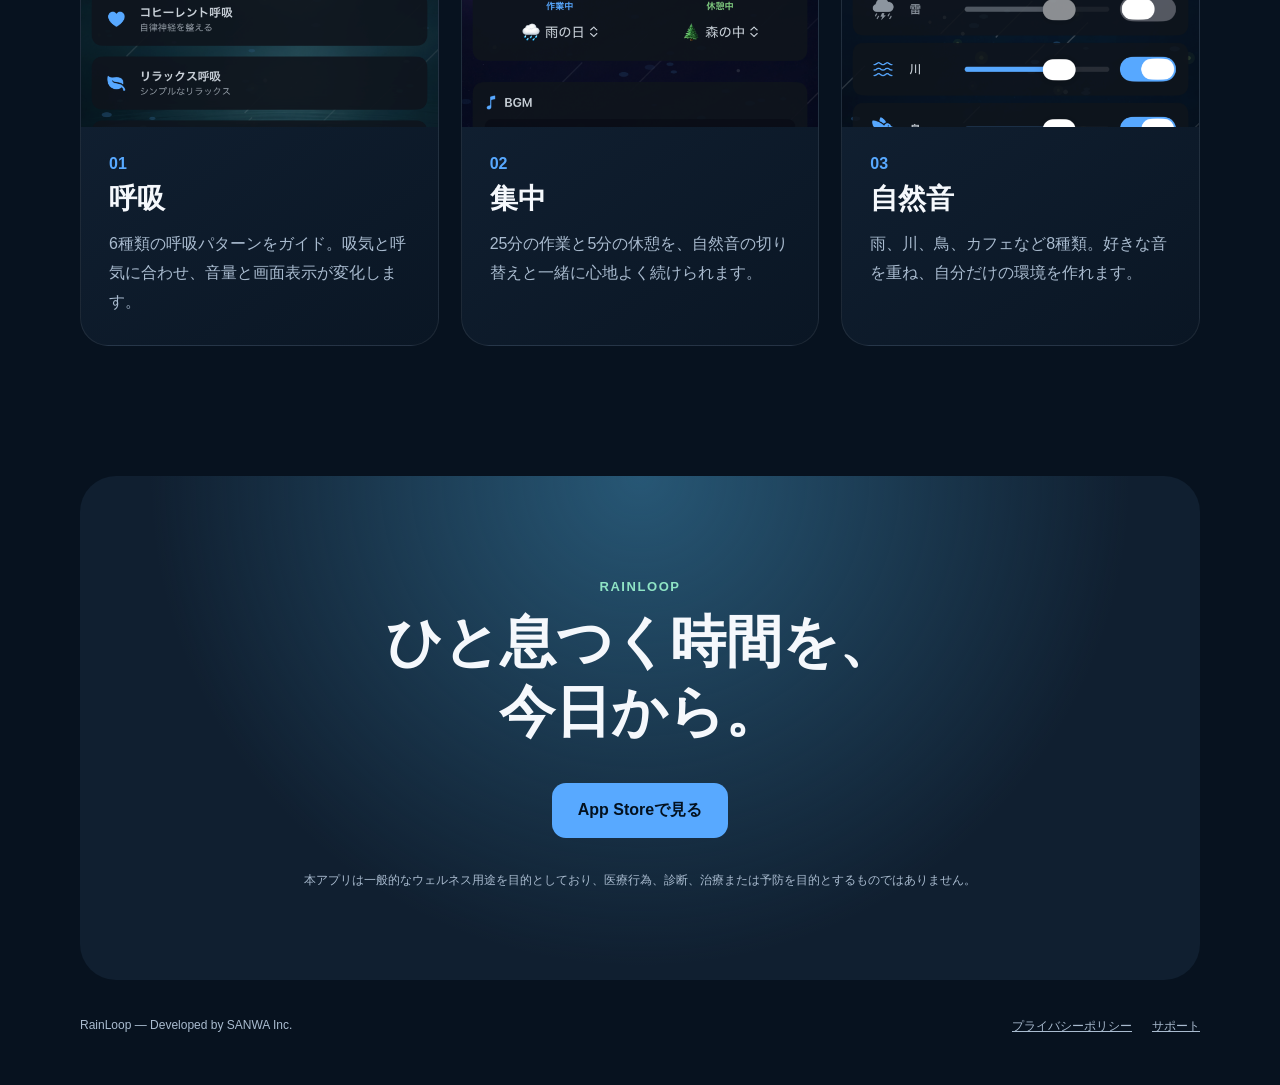
==== commit c0b55dc6: "LPに安心設計と運営情報を追加" ====
--- a/anan.html
+++ b/anan.html
@@ -34,13 +34,18 @@
         <p class="micro">iPhone・iPad対応／個人情報の収集なし</p>
       </div>
       <div class="hero-movie">
-        <p class="hero-movie-label">15秒でわかる RainLoop</p>
         <video controls muted playsinline preload="metadata" poster="assets/rainloop-cm-poster.jpg" aria-label="RainLoop 15秒CM（初期状態はミュート）">
           <source src="assets/rainloop-cm.mp4" type="video/mp4">
           お使いのブラウザは動画再生に対応していません。
         </video>
         <p class="sound-note">音声付き動画です。初期状態はミュートになっています。</p>
       </div>
+    </section>
+
+    <section class="trust" aria-label="RainLoopの安心設計">
+      <div><strong>広告なし</strong><span>集中や呼吸を妨げません</span></div>
+      <div><strong>登録なし</strong><span>ダウンロード後すぐに使えます</span></div>
+      <div><strong>端末内に保存</strong><span>利用記録を外部へ送信しません</span></div>
     </section>
 
     <section class="features" aria-labelledby="features-title">
@@ -68,6 +73,14 @@
       <a class="cta" href="https://apps.apple.com/jp/app/rainloop/id6760632041">App Storeで見る</a>
       <p class="disclaimer">本アプリは一般的なウェルネス用途を目的としており、医療行為、診断、治療または予防を目的とするものではありません。</p>
     </section>
+
+    <footer>
+      <p>RainLoop — Developed by SANWA Inc.</p>
+      <nav aria-label="関連ページ">
+        <a href="index.html">プライバシーポリシー</a>
+        <a href="support.html">サポート</a>
+      </nav>
+    </footer>
   </main>
 </body>
 </html>
--- a/anan.css
+++ b/anan.css
@@ -26,9 +26,13 @@
 .cta { display: inline-block; padding: 17px 26px; border-radius: 14px; background: var(--accent); color: #03111f; font-weight: 800; text-decoration: none; }
 .micro, .disclaimer { color: var(--muted); font-size: 12px; line-height: 1.7; }
 .hero-movie { width: min(100%, 410px); justify-self: center; }
-.hero-movie-label { margin: 0 0 12px; color: var(--mint); font-size: 12px; font-weight: 800; letter-spacing: .08em; text-align: center; }
 .hero-movie video { display: block; width: 100%; aspect-ratio: 9 / 16; border-radius: 38px; background: #000; box-shadow: 0 40px 100px #0008; }
 .sound-note { margin: 14px 0 0; color: var(--muted); font-size: 12px; line-height: 1.6; text-align: center; }
+.trust { width: min(940px, calc(100% - 40px)); margin: 28px auto 20px; display: grid; grid-template-columns: repeat(3, 1fr); gap: 1px; overflow: hidden; border: 1px solid #ffffff14; border-radius: 22px; background: #ffffff14; }
+.trust div { padding: 24px 22px; background: #0d1b2a; text-align: center; }
+.trust strong, .trust span { display: block; }
+.trust strong { color: var(--text); font-size: 17px; }
+.trust span { margin-top: 7px; color: var(--muted); font-size: 12px; line-height: 1.6; }
 .features { padding: 100px 0 130px; }
 .features > h2 { margin: 10px 0 56px; }
 .feature-grid { display: grid; grid-template-columns: repeat(3, 1fr); gap: 22px; }
@@ -41,12 +45,18 @@
 .closing { margin-bottom: 60px; padding: 90px 34px; text-align: center; border-radius: 36px; background: radial-gradient(circle at 50% 0, #275775, transparent 65%), var(--panel); }
 .closing h2 { margin: 10px 0 36px; }
 .closing .disclaimer { max-width: 680px; margin: 32px auto 0; }
+footer { width: min(1120px, calc(100% - 40px)); margin: -22px auto 50px; display: flex; justify-content: space-between; gap: 20px; color: var(--muted); font-size: 12px; }
+footer p { margin: 0; }
+footer nav { display: flex; gap: 20px; }
+footer a { color: var(--muted); }
 @media (max-width: 760px) {
   .hero { grid-template-columns: 1fr; padding-top: 64px; text-align: center; }
   .brand-plate { width: min(320px, 86%); margin-left: auto; margin-right: auto; }
   .lead { margin-left: auto; margin-right: auto; }
   .hero-movie { width: min(78%, 340px); }
+  .trust { grid-template-columns: 1fr; }
   .feature-grid { grid-template-columns: 1fr; }
   article { display: grid; grid-template-columns: 42% 58%; }
   article img { height: 340px; }
+  footer { margin-top: -12px; flex-direction: column; align-items: center; text-align: center; }
 }
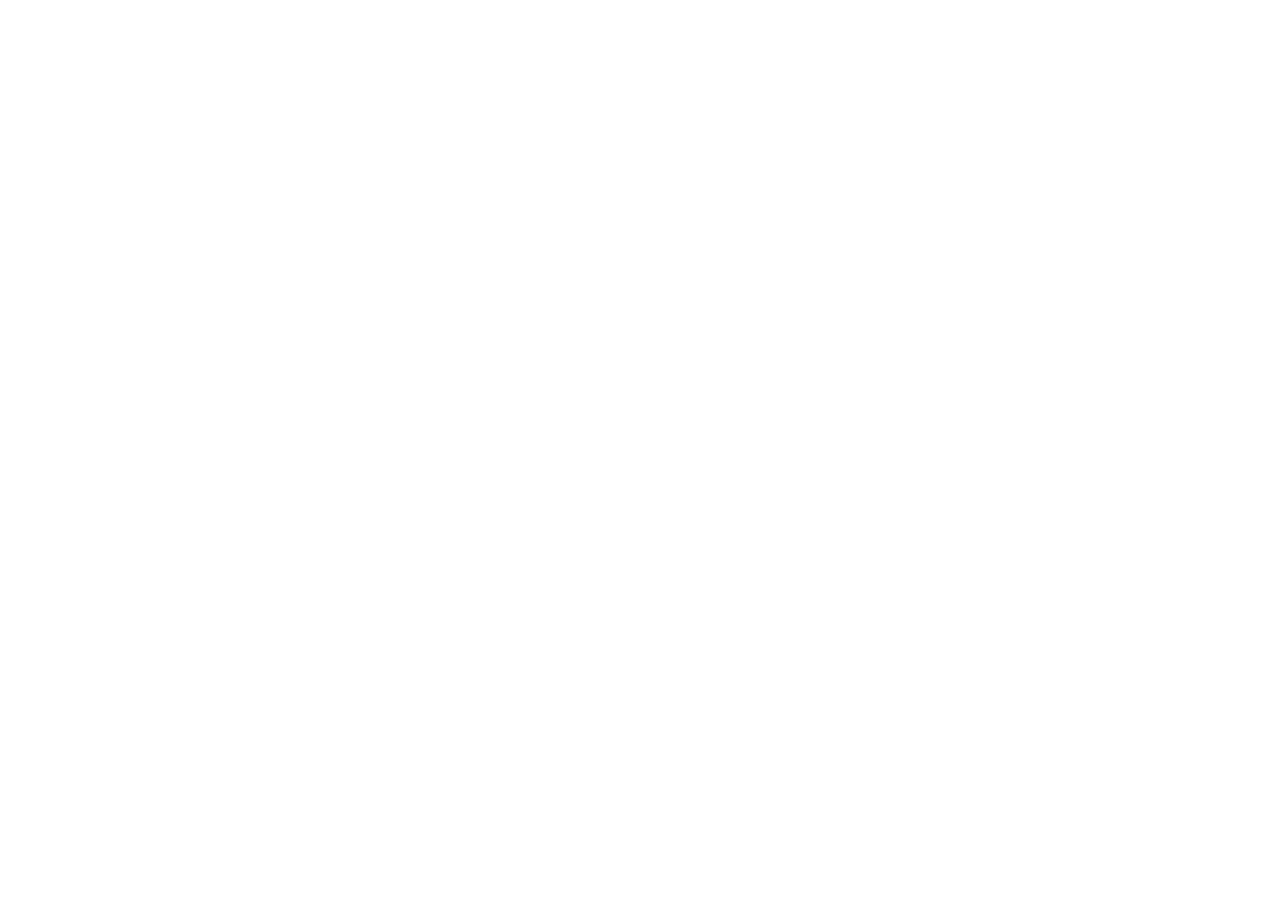
==== commit 20e839fe: "Redirect anan campaign page to official site" ====
--- a/anan.html
+++ b/anan.html
@@ -3,84 +3,16 @@
 <head>
   <meta charset="utf-8">
   <meta name="viewport" content="width=device-width, initial-scale=1">
-  <title>RainLoop｜呼吸・集中・自然音をひとつに</title>
-  <meta name="description" content="2026年9月2日発売の雑誌『anan』2510号・P74で紹介。呼吸ガイド、自然音と連動する集中タイマー、8種類のサウンドミキサーを備えた無料アプリRainLoop。">
-  <meta property="og:title" content="RainLoop｜呼吸・集中・自然音をひとつに">
-  <meta property="og:description" content="2026年9月2日発売の雑誌『anan』2510号・P74で紹介。広告・登録なしで始められる無料ウェルネスアプリ。">
-  <meta property="og:type" content="website">
-  <meta property="og:image" content="https://sano131.github.io/rainloop-privacy/assets/og_1200x630.png">
-  <meta property="og:url" content="https://sano131.github.io/rainloop-privacy/anan.html">
-  <meta name="theme-color" content="#07121f">
-  <link rel="icon" type="image/png" sizes="32x32" href="assets/favicon-32.png">
-  <link rel="apple-touch-icon" sizes="180x180" href="assets/apple-touch-icon.png">
-  <link rel="manifest" href="manifest.webmanifest">
-  <link rel="stylesheet" href="anan.css">
+  <title>RainLoop公式ページへ移動します</title>
+  <meta name="robots" content="noindex, follow">
+  <meta http-equiv="refresh" content="0; url=https://sanwa-pa.co.jp/rainloop/">
+  <link rel="canonical" href="https://sanwa-pa.co.jp/rainloop/">
+  <script>
+    window.location.replace("https://sanwa-pa.co.jp/rainloop/");
+  </script>
 </head>
 <body>
-  <main>
-    <section class="hero">
-      <div class="hero-copy">
-        <div class="brand-plate">
-          <svg class="brand-logo" viewBox="120 120 1900 440" role="img" aria-labelledby="rainloop-logo-title">
-            <title id="rainloop-logo-title">RainLoop</title>
-            <image href="assets/rainloop-logo.png" x="0" y="0" width="2172" height="724"></image>
-            <circle class="brand-logo-dot" cx="724" cy="217" r="33"></circle>
-          </svg>
-        </div>
-        <p class="eyebrow">2026年9月2日発売『anan』2510号 P74で紹介</p>
-        <h1>呼吸・集中・自然音を、<br>ひとつに。</h1>
-        <p class="lead">吸う・吐くに音と画面が連動。自然音で集中と休息を切り替える、広告・登録なしの無料アプリです。</p>
-        <a class="cta" href="https://apps.apple.com/jp/app/rainloop/id6760632041">App Storeで無料ダウンロード</a>
-        <p class="micro">iPhone・iPad対応／個人情報の収集なし</p>
-      </div>
-      <div class="hero-movie">
-        <video controls muted playsinline preload="metadata" poster="assets/rainloop-cm-poster.jpg" aria-label="RainLoop 15秒CM（初期状態はミュート）">
-          <source src="assets/rainloop-cm.mp4" type="video/mp4">
-          お使いのブラウザは動画再生に対応していません。
-        </video>
-        <p class="sound-note">音声付き動画です。初期状態はミュートになっています。</p>
-      </div>
-    </section>
-
-    <section class="trust" aria-label="RainLoopの安心設計">
-      <div><strong>広告なし</strong><span>集中や呼吸を妨げません</span></div>
-      <div><strong>登録なし</strong><span>ダウンロード後すぐに使えます</span></div>
-      <div><strong>端末内に保存</strong><span>利用記録を外部へ送信しません</span></div>
-    </section>
-
-    <section class="features" aria-labelledby="features-title">
-      <p class="eyebrow">THREE WAYS TO RESET</p>
-      <h2 id="features-title">そのとき欲しい整え方を。</h2>
-      <div class="feature-grid">
-        <article>
-          <img src="assets/breathing.png" alt="RainLoopの呼吸エクササイズ画面">
-          <div><span>01</span><h3>呼吸</h3><p>6種類の呼吸パターンをガイド。吸気と呼気に合わせ、音量と画面表示が変化します。</p></div>
-        </article>
-        <article>
-          <img src="assets/focus.png" alt="RainLoopの集中タイマー画面">
-          <div><span>02</span><h3>集中</h3><p>25分の作業と5分の休憩を、自然音の切り替えと一緒に心地よく続けられます。</p></div>
-        </article>
-        <article>
-          <img src="assets/mixer.png" alt="RainLoopのサウンドミキサー画面">
-          <div><span>03</span><h3>自然音</h3><p>雨、川、鳥、カフェなど8種類。好きな音を重ね、自分だけの環境を作れます。</p></div>
-        </article>
-      </div>
-    </section>
-
-    <section class="closing">
-      <p class="eyebrow">RAINLOOP</p>
-      <h2>ひと息つく時間を、<br>今日から。</h2>
-      <a class="cta" href="https://apps.apple.com/jp/app/rainloop/id6760632041">App Storeで見る</a>
-      <p class="disclaimer">本アプリは一般的なウェルネス用途を目的としており、医療行為、診断、治療または予防を目的とするものではありません。</p>
-    </section>
-
-    <footer>
-      <p>RainLoop — Developed by SANWA Inc.</p>
-      <nav aria-label="関連ページ">
-        <a href="index.html">プライバシーポリシー</a>
-        <a href="support.html">サポート</a>
-      </nav>
-    </footer>
-  </main>
+  <p>RainLoop公式ページへ移動します。</p>
+  <p><a href="https://sanwa-pa.co.jp/rainloop/">自動的に移動しない場合はこちら</a></p>
 </body>
 </html>
